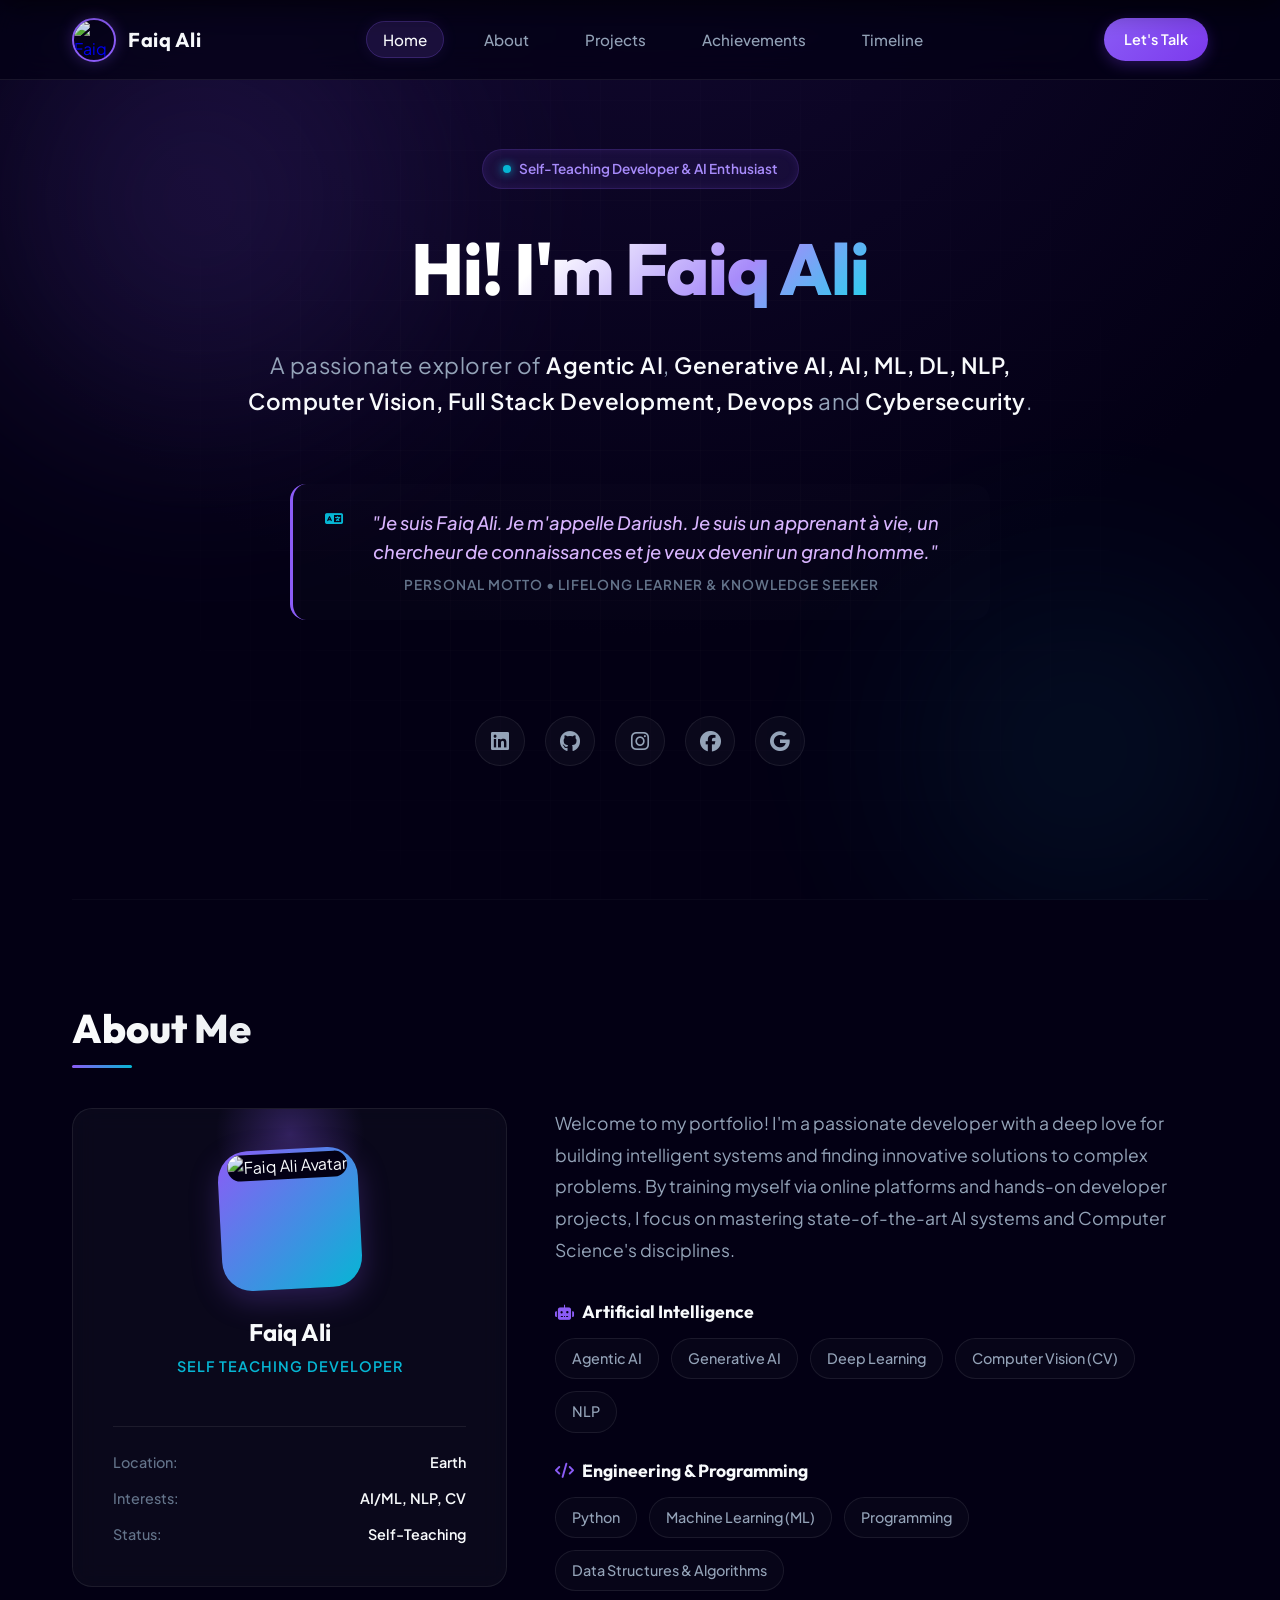
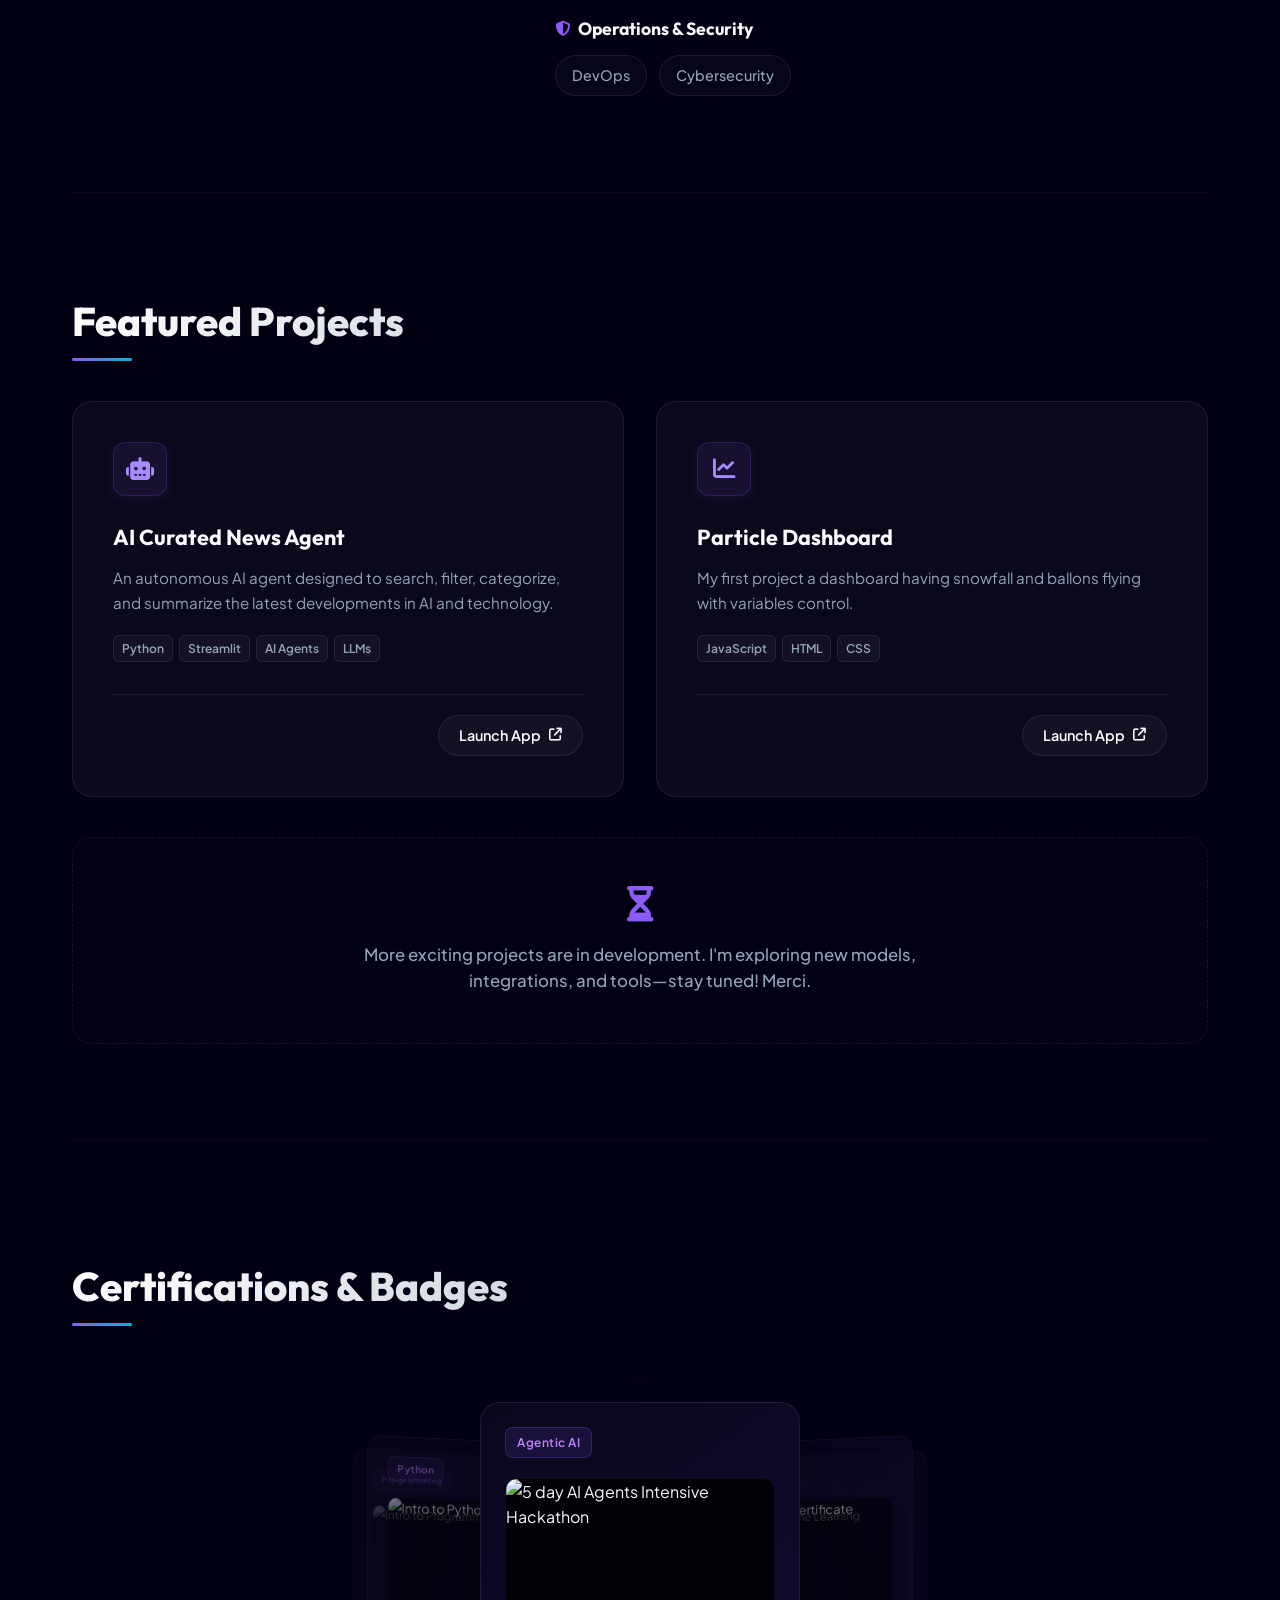
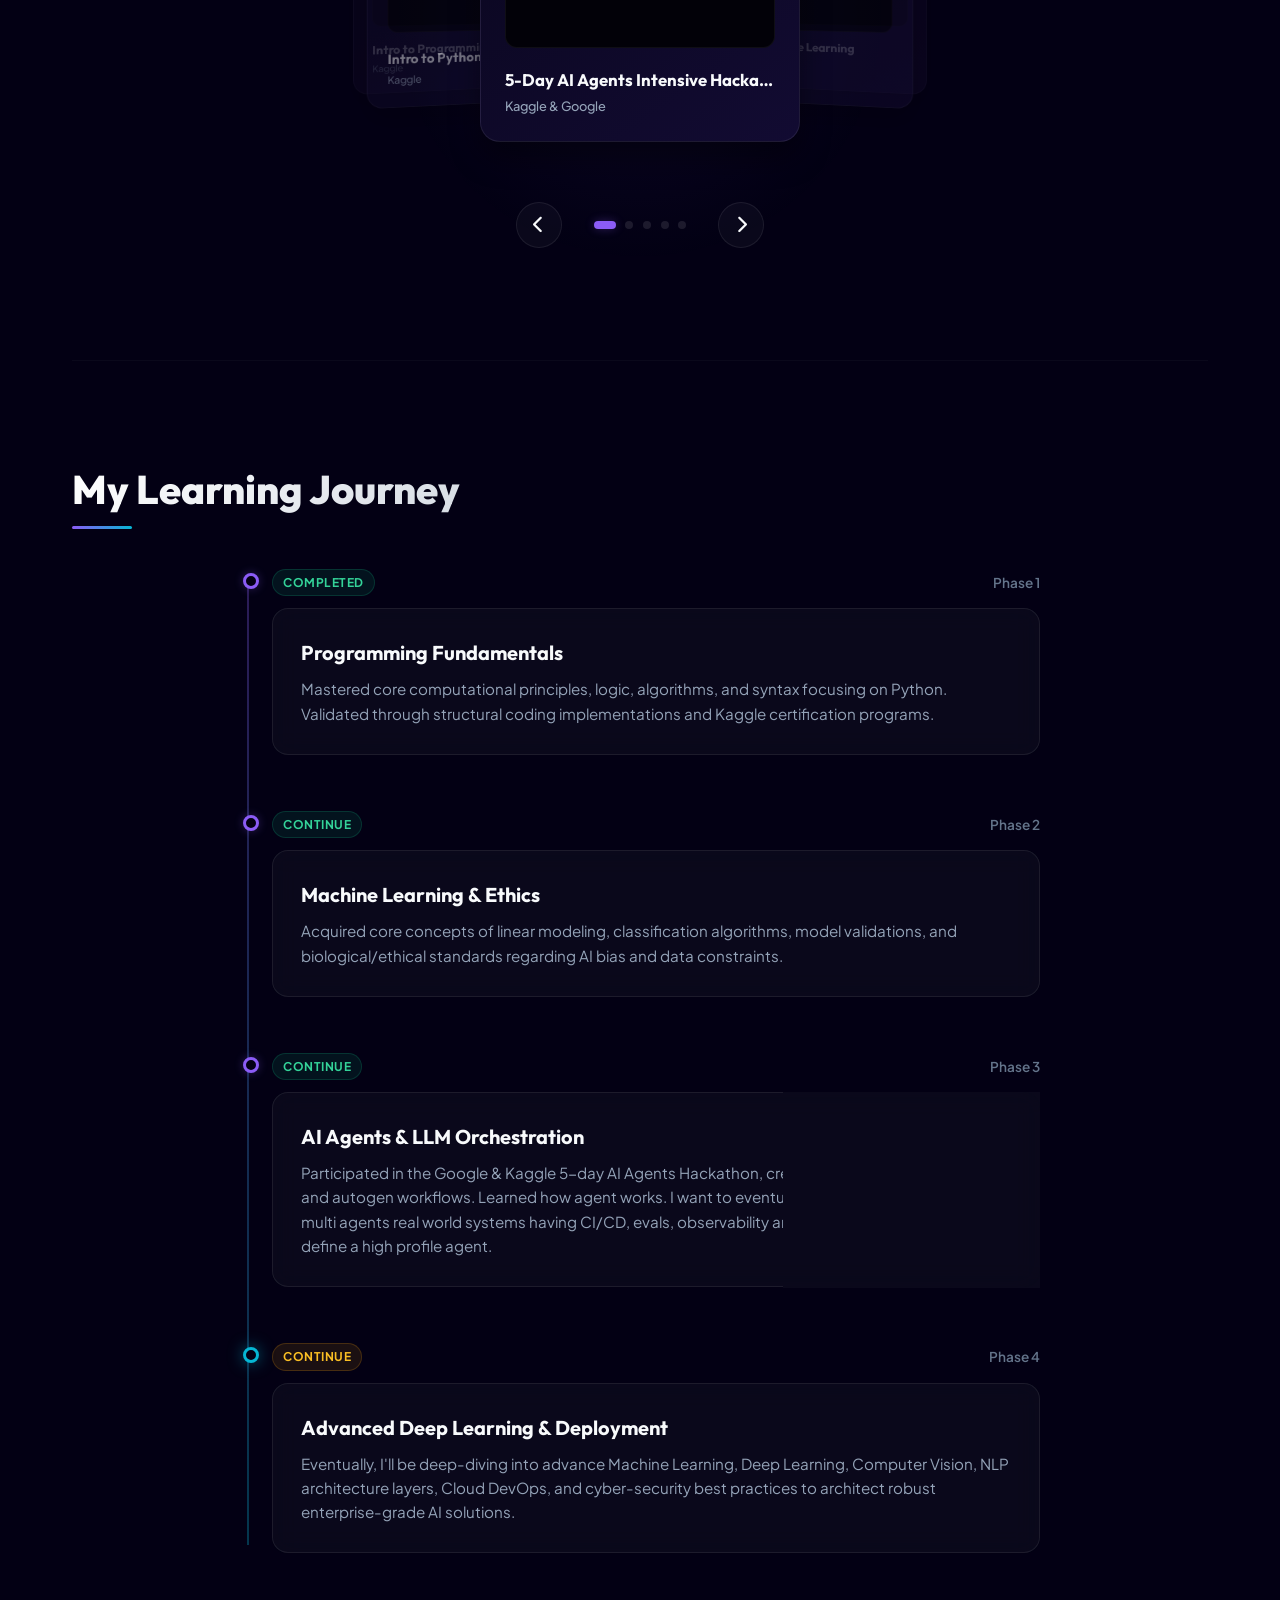
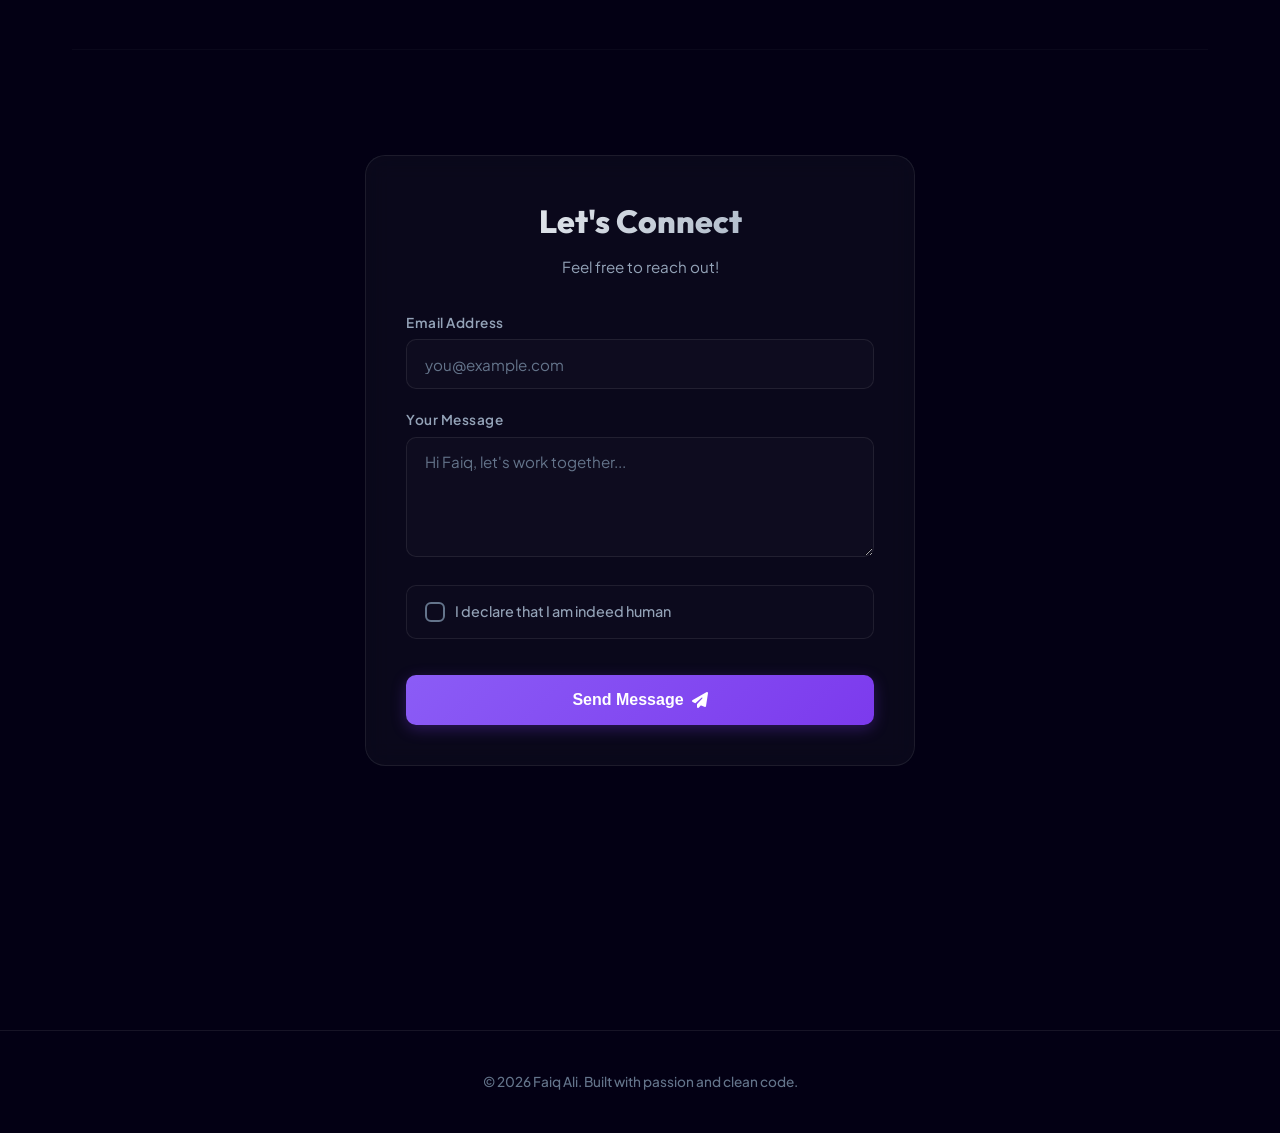
==== file.html @ d0df8e5b "Create file.html" ====
<!DOCTYPE html>
<html lang="en">

<head>
    <meta charset="UTF-8">
    <meta name="viewport" content="width=device-width, initial-scale=1.0">
    <title>Faiq Ali | Portfolio</title>

    <!-- Fonts & Icons -->
    <link rel="preconnect" href="https://fonts.googleapis.com">
    <link rel="preconnect" href="https://fonts.gstatic.com" crossorigin>
    <link
        href="https://fonts.googleapis.com/css2?family=Outfit:wght@300;400;500;600;700;800&family=Plus+Jakarta+Sans:wght@300;400;500;600;700&display=swap"
        rel="stylesheet">
    <link rel="stylesheet" href="https://cdnjs.cloudflare.com/ajax/libs/font-awesome/6.4.0/css/all.min.css">

    <style>
        :root {
            /* Palette design tokens */
            --bg-dark: #030014;
            --bg-dark-accent: #070420;
            --bg-card: rgba(255, 255, 255, 0.03);
            --bg-card-hover: rgba(255, 255, 255, 0.06);
            --border-glass: rgba(255, 255, 255, 0.08);
            --border-glass-hover: rgba(255, 255, 255, 0.16);

            --accent-primary: #8b5cf6;
            /* Violet */
            --accent-secondary: #06b6d4;
            /* Cyan */
            --accent-glow: rgba(139, 92, 246, 0.3);
            --accent-cyan-glow: rgba(6, 182, 212, 0.2);

            --text-primary: #f8fafc;
            --text-secondary: #94a3b8;
            --text-muted: #64748b;

            --font-display: 'Outfit', sans-serif;
            --font-body: 'Plus Jakarta Sans', sans-serif;

            --transition-smooth: all 0.4s cubic-bezier(0.16, 1, 0.3, 1);
            --header-height: 80px;
        }

        * {
            box-sizing: border-box;
            margin: 0;
            padding: 0;
        }

        html {
            scroll-behavior: smooth;
            scrollbar-width: thin;
            scrollbar-color: var(--border-glass) var(--bg-dark);
        }

        /* Custom scrollbar for Webkit */
        ::-webkit-scrollbar {
            width: 8px;
        }

        ::-webkit-scrollbar-track {
            background: var(--bg-dark);
        }

        ::-webkit-scrollbar-thumb {
            background: var(--border-glass);
            border-radius: 99px;
            border: 2px solid var(--bg-dark);
        }

        ::-webkit-scrollbar-thumb:hover {
            background: var(--text-muted);
        }

        body {
            background-color: var(--bg-dark);
            color: var(--text-primary);
            font-family: var(--font-body);
            min-height: 100vh;
            overflow-x: hidden;
            position: relative;
            line-height: 1.6;
        }

        /* --- Ambient Background --- */
        .scene {
            position: fixed;
            inset: 0;
            width: 100vw;
            height: 100vh;
            z-index: 0;
            pointer-events: none;
            overflow: hidden;
            background: radial-gradient(circle at 50% -20%, #130932 0%, var(--bg-dark) 65%);
        }

        .ambient-glow {
            position: absolute;
            width: 800px;
            height: 800px;
            background: radial-gradient(circle, var(--accent-glow) 0%, transparent 60%);
            top: -200px;
            left: -200px;
            filter: blur(80px);
            opacity: 0.6;
            animation: drift 25s ease-in-out infinite alternate;
        }

        .ambient-glow-2 {
            position: absolute;
            width: 600px;
            height: 600px;
            background: radial-gradient(circle, var(--accent-cyan-glow) 0%, transparent 60%);
            bottom: -150px;
            right: -100px;
            filter: blur(80px);
            opacity: 0.5;
            animation: drift-reverse 20s ease-in-out infinite alternate;
        }

        @keyframes drift {
            0% {
                transform: translate(0, 0) scale(1);
            }

            50% {
                transform: translate(150px, 80px) scale(1.1);
            }

            100% {
                transform: translate(50px, 150px) scale(0.95);
            }
        }

        @keyframes drift-reverse {
            0% {
                transform: translate(0, 0) scale(1);
            }

            50% {
                transform: translate(-100px, -80px) scale(1.05);
            }

            100% {
                transform: translate(-50px, -120px) scale(0.9);
            }
        }

        .grid-plane {
            position: absolute;
            inset: 0;
            background-image:
                linear-gradient(to right, rgba(255, 255, 255, 0.015) 1px, transparent 1px),
                linear-gradient(to bottom, rgba(255, 255, 255, 0.015) 1px, transparent 1px);
            background-size: 50px 50px;
            opacity: 0.8;
            mask-image: radial-gradient(circle at 50% 50%, black 30%, transparent 80%);
            -webkit-mask-image: radial-gradient(circle at 50% 50%, black 30%, transparent 80%);
        }

        /* --- Header / Navigation --- */
        .main-header {
            position: fixed;
            top: 0;
            left: 0;
            right: 0;
            height: var(--header-height);
            background: rgba(3, 0, 20, 0.7);
            backdrop-filter: blur(16px);
            -webkit-backdrop-filter: blur(16px);
            border-bottom: 1px solid var(--border-glass);
            z-index: 100;
            transition: var(--transition-smooth);
        }

        .main-header.scrolled {
            background: rgba(3, 0, 20, 0.9);
            box-shadow: 0 10px 30px rgba(0, 0, 0, 0.5);
            height: 70px;
        }

        .header-container {
            max-width: 1200px;
            height: 100%;
            margin: 0 auto;
            display: flex;
            align-items: center;
            justify-content: space-between;
            padding: 0 2rem;
        }

        .logo-area {
            display: flex;
            align-items: center;
            gap: 12px;
            text-decoration: none;
        }

        .avatar-img {
            height: 44px;
            width: 44px;
            border-radius: 50%;
            object-fit: cover;
            border: 2px solid var(--accent-primary);
            box-shadow: 0 0 15px var(--accent-glow);
            transition: var(--transition-smooth);
        }

        .avatar-img:hover {
            transform: rotate(360deg) scale(1.1);
        }

        .logo-text {
            font-family: var(--font-display);
            font-weight: 700;
            font-size: 1.25rem;
            color: var(--text-primary);
            letter-spacing: 0.5px;
        }

        .desktop-nav {
            display: flex;
            align-items: center;
        }

        .nav-links {
            display: flex;
            gap: 1.5rem;
            list-style: none;
        }

        .nav-link {
            color: var(--text-secondary);
            text-decoration: none;
            font-size: 0.95rem;
            font-weight: 500;
            padding: 0.5rem 1rem;
            border-radius: 99px;
            transition: var(--transition-smooth);
            position: relative;
        }

        .nav-link:hover {
            color: var(--text-primary);
            background: rgba(255, 255, 255, 0.05);
        }

        .nav-link.active {
            color: var(--text-primary);
            background: rgba(139, 92, 246, 0.15);
            border: 1px solid rgba(139, 92, 246, 0.25);
            box-shadow: 0 0 15px rgba(139, 92, 246, 0.1);
        }

        .header-actions {
            display: flex;
            align-items: center;
            gap: 1rem;
        }

        .btn-connect {
            background: linear-gradient(135deg, var(--accent-primary) 0%, #7c3aed 100%);
            color: white;
            text-decoration: none;
            font-size: 0.9rem;
            font-weight: 600;
            padding: 0.6rem 1.25rem;
            border-radius: 99px;
            border: none;
            box-shadow: 0 4px 15px rgba(124, 58, 237, 0.3);
            cursor: pointer;
            transition: var(--transition-smooth);
        }

        .btn-connect:hover {
            transform: translateY(-2px);
            box-shadow: 0 6px 20px rgba(124, 58, 237, 0.5);
            background: linear-gradient(135deg, #9061f9 0%, var(--accent-primary) 100%);
        }

        .mobile-menu-btn {
            display: none;
            background: none;
            border: none;
            color: var(--text-primary);
            font-size: 1.5rem;
            cursor: pointer;
            width: 40px;
            height: 40px;
            align-items: center;
            justify-content: center;
            border-radius: 8px;
            transition: var(--transition-smooth);
        }

        .mobile-menu-btn:hover {
            background: rgba(255, 255, 255, 0.05);
        }

        /* --- Mobile Navigation Dropdown --- */
        .mobile-menu {
            position: fixed;
            top: var(--header-height);
            left: 0;
            right: 0;
            background: rgba(3, 0, 20, 0.95);
            backdrop-filter: blur(20px);
            border-bottom: 1px solid var(--border-glass);
            padding: 1.5rem 2rem;
            transform: translateY(-120%);
            transition: transform 0.4s cubic-bezier(0.16, 1, 0.3, 1);
            z-index: 99;
            box-shadow: 0 15px 30px rgba(0, 0, 0, 0.6);
        }

        .mobile-menu.open {
            transform: translateY(0);
        }

        .mobile-nav-links {
            display: flex;
            flex-direction: column;
            gap: 1rem;
            list-style: none;
        }

        .mobile-nav-links a {
            color: var(--text-secondary);
            text-decoration: none;
            font-size: 1.1rem;
            font-weight: 500;
            padding: 0.75rem 1rem;
            border-radius: 8px;
            display: block;
            transition: var(--transition-smooth);
        }

        .mobile-nav-links a:hover,
        .mobile-nav-links a.active {
            color: var(--text-primary);
            background: rgba(255, 255, 255, 0.05);
        }

        .mobile-connect-btn {
            text-align: center;
            background: linear-gradient(135deg, var(--accent-primary) 0%, #7c3aed 100%) !important;
            color: white !important;
            margin-top: 0.5rem;
        }

        /* --- Main Layout --- */
        main {
            position: relative;
            z-index: 1;
            max-width: 1200px;
            margin: 0 auto;
            padding: var(--header-height) 2rem 5rem;
        }

        /* --- Sections Core --- */
        .page {
            padding: 6rem 0;
            min-height: calc(100vh - var(--header-height));
            display: flex;
            flex-direction: column;
            justify-content: center;
            border-bottom: 1px solid rgba(255, 255, 255, 0.03);
        }

        .page:last-of-type {
            border-bottom: none;
        }

        .section-title {
            font-family: var(--font-display);
            font-size: 2.5rem;
            font-weight: 800;
            margin-bottom: 3rem;
            position: relative;
            display: inline-block;
            background: linear-gradient(135deg, #ffffff 0%, var(--text-secondary) 100%);
            -webkit-background-clip: text;
            -webkit-text-fill-color: transparent;
        }

        .section-title::after {
            content: '';
            position: absolute;
            bottom: -8px;
            left: 0;
            width: 60px;
            height: 3px;
            background: linear-gradient(to right, var(--accent-primary), var(--accent-secondary));
            border-radius: 2px;
        }

        /* --- Glassmorphism Panel Component --- */
        .glass-panel {
            background: var(--bg-card);
            backdrop-filter: blur(12px);
            -webkit-backdrop-filter: blur(12px);
            border: 1px solid var(--border-glass);
            border-radius: 20px;
            padding: 2.5rem;
            transition: var(--transition-smooth);
        }

        .glass-panel:hover {
            background: var(--bg-card-hover);
            border-color: var(--border-glass-hover);
            box-shadow: 0 20px 40px rgba(0, 0, 0, 0.3);
        }

        /* --- Home / Hero Section --- */
        #home {
            min-height: calc(100vh - var(--header-height));
            text-align: center;
            align-items: center;
            gap: 1.5rem;
            padding-top: 2rem;
        }

        .hero-badge {
            display: inline-flex;
            align-items: center;
            gap: 8px;
            background: rgba(139, 92, 246, 0.1);
            border: 1px solid rgba(139, 92, 246, 0.2);
            padding: 0.5rem 1.25rem;
            border-radius: 99px;
            font-size: 0.85rem;
            font-weight: 600;
            color: #a78bfa;
            margin-bottom: 1rem;
            box-shadow: inset 0 0 10px rgba(139, 92, 246, 0.1);
        }

        .badge-dot {
            width: 8px;
            height: 8px;
            background-color: var(--accent-secondary);
            border-radius: 50%;
            box-shadow: 0 0 10px var(--accent-secondary);
            animation: pulse 2s infinite alternate;
        }

        @keyframes pulse {
            0% {
                transform: scale(0.9);
                opacity: 0.6;
            }

            100% {
                transform: scale(1.2);
                opacity: 1;
            }
        }

        .hero-title {
            font-family: var(--font-display);
            font-size: clamp(3rem, 6vw, 4.5rem);
            font-weight: 800;
            line-height: 1.1;
            margin-bottom: 1rem;
            letter-spacing: -1px;
            background: linear-gradient(135deg, #ffffff 30%, #a78bfa 70%, #22d3ee 100%);
            -webkit-background-clip: text;
            -webkit-text-fill-color: transparent;
        }

        .hero-subtitle {
            font-size: clamp(1.1rem, 2.5vw, 1.4rem);
            color: var(--text-secondary);
            max-width: 800px;
            margin: 0 auto 2.5rem;
            font-weight: 400;
            letter-spacing: 0.5px;
        }

        .hero-subtitle strong {
            color: var(--text-primary);
            font-weight: 600;
        }

        .french-block {
            max-width: 700px;
            margin: 0 auto 3.5rem;
            position: relative;
            padding: 1.5rem 2rem;
            border-radius: 16px;
            background: rgba(255, 255, 255, 0.01);
            border-left: 3px solid var(--accent-primary);
        }

        .french-text {
            font-size: 1.15rem;
            font-weight: 500;
            line-height: 1.6;
            color: #d8b4fe;
            font-style: italic;
            margin-bottom: 0.5rem;
            display: flex;
            align-items: flex-start;
            justify-content: center;
            gap: 10px;
        }

        .french-text i {
            color: var(--accent-secondary);
            margin-top: 4px;
            font-size: 0.9rem;
        }

        .french-translation {
            font-size: 0.85rem;
            color: var(--text-muted);
            text-transform: uppercase;
            letter-spacing: 1px;
            font-weight: 600;
        }

        .social-icons-wrapper {
            display: flex;
            gap: 1.25rem;
            justify-content: center;
            margin-top: 1rem;
        }

        .social-btn {
            color: var(--text-secondary);
            background: rgba(255, 255, 255, 0.03);
            border: 1px solid var(--border-glass);
            font-size: 1.3rem;
            border-radius: 50%;
            width: 50px;
            height: 50px;
            display: inline-flex;
            align-items: center;
            justify-content: center;
            transition: var(--transition-smooth);
            text-decoration: none;
            position: relative;
        }

        .social-btn:hover {
            color: var(--text-primary);
            background: rgba(139, 92, 246, 0.15);
            border-color: var(--accent-primary);
            transform: translateY(-5px);
            box-shadow: 0 5px 20px rgba(139, 92, 246, 0.3);
        }

        .social-btn::after {
            content: attr(data-label);
            position: absolute;
            bottom: -32px;
            background: rgba(15, 23, 42, 0.95);
            border: 1px solid var(--border-glass);
            color: var(--text-primary);
            font-size: 0.75rem;
            font-weight: 600;
            padding: 2px 8px;
            border-radius: 4px;
            opacity: 0;
            visibility: hidden;
            transition: var(--transition-smooth);
            pointer-events: none;
            white-space: nowrap;
        }

        .social-btn:hover::after {
            opacity: 1;
            visibility: visible;
            bottom: -38px;
        }

        /* --- About Section --- */
        .about-layout {
            display: grid;
            grid-template-columns: 1fr 1.5fr;
            gap: 3rem;
            align-items: start;
        }

        .profile-card {
            text-align: center;
            display: flex;
            flex-direction: column;
            align-items: center;
            gap: 1.5rem;
            position: relative;
            overflow: hidden;
        }

        .profile-card::before {
            content: '';
            position: absolute;
            width: 150px;
            height: 150px;
            background: radial-gradient(circle, var(--accent-glow) 0%, transparent 70%);
            top: -50px;
            z-index: 0;
        }

        .profile-avatar-wrap {
            position: relative;
            z-index: 1;
            width: 140px;
            height: 140px;
            border-radius: 30px;
            padding: 4px;
            background: linear-gradient(135deg, var(--accent-primary) 0%, var(--accent-secondary) 100%);
            box-shadow: 0 10px 30px rgba(139, 92, 246, 0.25);
            transform: rotate(-3deg);
            transition: var(--transition-smooth);
        }

        .profile-avatar-wrap:hover {
            transform: rotate(0deg) scale(1.05);
        }

        .profile-avatar {
            width: 100%;
            height: 100%;
            object-fit: cover;
            border-radius: 26px;
            background-color: var(--bg-dark);
        }

        .profile-info h3 {
            font-family: var(--font-display);
            font-size: 1.5rem;
            font-weight: 700;
            margin-bottom: 0.25rem;
            z-index: 1;
            position: relative;
        }

        .profile-info p {
            color: var(--accent-secondary);
            font-size: 0.9rem;
            font-weight: 600;
            text-transform: uppercase;
            letter-spacing: 1px;
            margin-bottom: 1.5rem;
            z-index: 1;
            position: relative;
        }

        .profile-meta-grid {
            width: 100%;
            border-top: 1px solid var(--border-glass);
            padding-top: 1.5rem;
            display: flex;
            flex-direction: column;
            gap: 0.8rem;
            z-index: 1;
            position: relative;
        }

        .meta-item {
            display: flex;
            justify-content: space-between;
            font-size: 0.9rem;
        }

        .meta-label {
            color: var(--text-muted);
            font-weight: 500;
        }

        .meta-val {
            color: var(--text-primary);
            font-weight: 600;
        }

        .about-content {
            display: flex;
            flex-direction: column;
            gap: 2rem;
        }

        .bio-text {
            color: var(--text-secondary);
            font-size: 1.1rem;
            line-height: 1.8;
        }

        .skills-grid {
            display: flex;
            flex-direction: column;
            gap: 1.5rem;
        }

        .skill-category h4 {
            font-family: var(--font-display);
            font-size: 1.1rem;
            font-weight: 700;
            color: var(--text-primary);
            margin-bottom: 0.75rem;
            display: flex;
            align-items: center;
            gap: 8px;
        }

        .skill-category h4 i {
            color: var(--accent-primary);
            font-size: 0.95rem;
        }

        .chips-container {
            display: flex;
            flex-wrap: wrap;
            gap: 0.75rem;
        }

        .skill-chip {
            background: rgba(255, 255, 255, 0.02);
            border: 1px solid var(--border-glass);
            color: var(--text-secondary);
            padding: 0.5rem 1rem;
            border-radius: 99px;
            font-size: 0.9rem;
            font-weight: 500;
            transition: var(--transition-smooth);
            display: inline-flex;
            align-items: center;
            gap: 6px;
        }

        .skill-chip:hover {
            color: var(--text-primary);
            border-color: var(--accent-secondary);
            background: rgba(6, 182, 212, 0.05);
            transform: translateY(-2px);
            box-shadow: 0 4px 12px rgba(6, 182, 212, 0.15);
        }

        /* --- Projects Section --- */
        .projects-layout {
            display: flex;
            flex-direction: column;
            gap: 2.5rem;
        }

        .projects-grid {
            display: grid;
            grid-template-columns: repeat(auto-fit, minmax(320px, 1fr));
            gap: 2rem;
            width: 100%;
        }

        .project-card {
            display: flex;
            flex-direction: column;
            justify-content: space-between;
            min-height: 280px;
            position: relative;
            overflow: hidden;
        }

        .project-card::after {
            content: '';
            position: absolute;
            inset: 0;
            background: linear-gradient(to bottom, transparent 60%, rgba(139, 92, 246, 0.03));
            opacity: 0;
            transition: var(--transition-smooth);
        }

        .project-card:hover::after {
            opacity: 1;
        }

        .project-header {
            display: flex;
            justify-content: space-between;
            align-items: center;
            margin-bottom: 1.5rem;
        }

        .project-badge-wrap {
            display: flex;
            gap: 8px;
        }

        .project-icon-box {
            width: 54px;
            height: 54px;
            border-radius: 12px;
            background: rgba(139, 92, 246, 0.1);
            border: 1px solid rgba(139, 92, 246, 0.2);
            color: #a78bfa;
            display: flex;
            align-items: center;
            justify-content: center;
            font-size: 1.4rem;
            box-shadow: 0 4px 15px rgba(139, 92, 246, 0.1);
            transition: var(--transition-smooth);
        }

        .project-card:hover .project-icon-box {
            background: var(--accent-primary);
            color: white;
            transform: scale(1.05) rotate(5deg);
            box-shadow: 0 4px 15px rgba(139, 92, 246, 0.4);
        }

        .project-body {
            flex-grow: 1;
            margin-bottom: 2rem;
        }

        .project-name {
            font-family: var(--font-display);
            font-size: 1.35rem;
            font-weight: 700;
            color: var(--text-primary);
            margin-bottom: 0.75rem;
        }

        .project-desc {
            color: var(--text-secondary);
            font-size: 0.95rem;
            line-height: 1.6;
            margin-bottom: 1.25rem;
        }

        .project-tags {
            display: flex;
            flex-wrap: wrap;
            gap: 6px;
        }

        .proj-tag {
            font-size: 0.75rem;
            font-weight: 600;
            background: rgba(255, 255, 255, 0.04);
            border: 1px solid var(--border-glass);
            color: var(--text-secondary);
            padding: 3px 8px;
            border-radius: 6px;
        }

        .project-footer {
            display: flex;
            align-items: center;
            justify-content: flex-end;
            border-top: 1px solid var(--border-glass);
            padding-top: 1.25rem;
            z-index: 2;
        }

        .project-link {
            display: inline-flex;
            align-items: center;
            gap: 8px;
            color: var(--text-primary);
            font-size: 0.9rem;
            font-weight: 600;
            text-decoration: none;
            background: rgba(255, 255, 255, 0.04);
            border: 1px solid var(--border-glass);
            padding: 0.5rem 1.25rem;
            border-radius: 99px;
            transition: var(--transition-smooth);
        }

        .project-link i {
            font-size: 0.8rem;
            transition: transform 0.3s ease;
        }

        .project-link:hover {
            background: var(--text-primary);
            color: var(--bg-dark);
            border-color: var(--text-primary);
            box-shadow: 0 4px 15px rgba(255, 255, 255, 0.15);
        }

        .project-link:hover i {
            transform: translate(2px, -2px);
        }

        .coming-soon-banner {
            border: 1px dashed var(--border-glass);
            border-radius: 20px;
            padding: 3rem 2rem;
            text-align: center;
            color: var(--text-secondary);
            background: rgba(255, 255, 255, 0.005);
            display: flex;
            flex-direction: column;
            align-items: center;
            gap: 12px;
            width: 100%;
        }

        .coming-soon-banner i {
            font-size: 2.2rem;
            color: var(--accent-primary);
            margin-bottom: 0.5rem;
            animation: pulse-slow 3s infinite alternate;
        }

        @keyframes pulse-slow {
            0% {
                transform: scale(0.9);
                opacity: 0.6;
            }

            100% {
                transform: scale(1.1);
                opacity: 1;
            }
        }

        .coming-soon-banner p {
            max-width: 600px;
            font-size: 1.05rem;
            font-weight: 500;
        }

        /* --- Achievements Section --- */
        .cert-showcase-wrap {
            position: relative;
            width: 100%;
            display: flex;
            flex-direction: column;
            align-items: center;
            gap: 2.5rem;
            margin-top: 1rem;
        }

        .cert-glow-bg {
            position: absolute;
            top: 50%;
            left: 50%;
            transform: translate(-50%, -50%);
            width: 500px;
            height: 500px;
            background: radial-gradient(circle, rgba(139, 92, 246, 0.08) 0%, transparent 70%);
            pointer-events: none;
            z-index: 0;
        }

        .cert-stage {
            position: relative;
            width: 100%;
            max-width: 500px;
            height: 380px;
            perspective: 1200px;
            display: flex;
            align-items: center;
            justify-content: center;
            z-index: 1;
        }

        .cert-card {
            position: absolute;
            width: 320px;
            height: 340px;
            background: linear-gradient(145deg, #09061c 0%, #120b32 100%);
            border: 1px solid var(--border-glass);
            border-radius: 20px;
            padding: 1.5rem;
            box-shadow: 0 15px 30px rgba(0, 0, 0, 0.4);
            cursor: pointer;
            user-select: none;
            transition: transform 0.8s cubic-bezier(0.25, 1, 0.5, 1), opacity 0.8s ease, border-color 0.3s ease, box-shadow 0.3s ease;
            display: flex;
            flex-direction: column;
            justify-content: space-between;
        }

        .cert-card:hover {
            border-color: rgba(139, 92, 246, 0.4);
            box-shadow: 0 20px 40px rgba(139, 92, 246, 0.15);
        }

        .cert-tag {
            align-self: flex-start;
            background: rgba(139, 92, 246, 0.12);
            color: #c084fc;
            border: 1px solid rgba(139, 92, 246, 0.25);
            font-size: 0.75rem;
            font-weight: 600;
            padding: 0.3rem 0.7rem;
            border-radius: 8px;
            letter-spacing: 0.5px;
        }

        .cert-img-wrap {
            width: 100%;
            height: 170px;
            border-radius: 12px;
            overflow: hidden;
            margin: 0.8rem 0;
            background: #020108;
            border: 1px solid rgba(255, 255, 255, 0.05);
            position: relative;
        }

        .cert-img-wrap img {
            width: 100%;
            height: 100%;
            object-fit: cover;
            transition: var(--transition-smooth);
        }

        .cert-card:hover .cert-img-wrap img {
            transform: scale(1.05);
        }

        .cert-card::before {
            content: '\f002';
            font-family: 'Font Awesome 5 Free';
            font-weight: 900;
            position: absolute;
            top: 50%;
            left: 50%;
            transform: translate(-50%, -50%) scale(0.8);
            width: 40px;
            height: 40px;
            background: rgba(139, 92, 246, 0.9);
            color: white;
            border-radius: 50%;
            display: flex;
            align-items: center;
            justify-content: center;
            opacity: 0;
            visibility: hidden;
            z-index: 5;
            transition: var(--transition-smooth);
            box-shadow: 0 5px 15px rgba(139, 92, 246, 0.4);
        }

        .cert-card:hover::before {
            opacity: 1;
            visibility: visible;
            transform: translate(-50%, -50%) scale(1);
        }

        .cert-title-area {
            display: flex;
            flex-direction: column;
            gap: 2px;
        }

        .cert-title {
            font-family: var(--font-display);
            font-size: 1.05rem;
            font-weight: 700;
            color: var(--text-primary);
            white-space: nowrap;
            overflow: hidden;
            text-overflow: ellipsis;
        }

        .cert-issuer {
            font-size: 0.8rem;
            color: var(--text-secondary);
            font-weight: 500;
        }

        .cert-controls {
            display: flex;
            align-items: center;
            justify-content: center;
            gap: 2rem;
            width: 100%;
            z-index: 1;
        }

        .cert-btn {
            background: rgba(255, 255, 255, 0.03);
            border: 1px solid var(--border-glass);
            color: var(--text-primary);
            width: 46px;
            height: 46px;
            border-radius: 50%;
            display: flex;
            align-items: center;
            justify-content: center;
            cursor: pointer;
            font-size: 1.1rem;
            transition: var(--transition-smooth);
        }

        .cert-btn:hover {
            background: var(--accent-primary);
            border-color: var(--accent-primary);
            box-shadow: 0 4px 15px rgba(139, 92, 246, 0.4);
            transform: scale(1.05);
        }

        .cert-dots {
            display: flex;
            gap: 0.6rem;
            align-items: center;
        }

        .cert-dot {
            width: 8px;
            height: 8px;
            border-radius: 50%;
            background: rgba(255, 255, 255, 0.1);
            cursor: pointer;
            transition: var(--transition-smooth);
        }

        .cert-dot.active {
            width: 22px;
            border-radius: 99px;
            background: var(--accent-primary);
            box-shadow: 0 0 10px var(--accent-glow);
        }

        /* --- Timeline / Learning Path Section (Redesigned "More") --- */
        .timeline-container {
            position: relative;
            max-width: 800px;
            margin: 0 auto;
            padding-left: 2rem;
        }

        .timeline-container::before {
            content: '';
            position: absolute;
            left: 7px;
            top: 8px;
            bottom: 8px;
            width: 2px;
            background: linear-gradient(to bottom, var(--accent-primary), var(--accent-secondary));
            opacity: 0.3;
        }

        .timeline-item {
            position: relative;
            margin-bottom: 3.5rem;
        }

        .timeline-item:last-child {
            margin-bottom: 0;
        }

        .timeline-node {
            position: absolute;
            left: -29px;
            top: 4px;
            width: 16px;
            height: 16px;
            border-radius: 50%;
            background: var(--bg-dark);
            border: 3px solid var(--accent-primary);
            box-shadow: 0 0 10px var(--accent-glow);
            z-index: 2;
            transition: var(--transition-smooth);
        }

        .timeline-item:hover .timeline-node {
            background: var(--accent-secondary);
            border-color: var(--accent-secondary);
            box-shadow: 0 0 15px rgba(6, 182, 212, 0.5);
            transform: scale(1.2);
        }

        .timeline-item.active .timeline-node {
            border-color: var(--accent-secondary);
            box-shadow: 0 0 15px rgba(6, 182, 212, 0.5);
        }

        .timeline-meta {
            display: flex;
            align-items: center;
            justify-content: space-between;
            margin-bottom: 0.75rem;
            flex-wrap: wrap;
            gap: 10px;
        }

        .timeline-badge {
            font-size: 0.75rem;
            font-weight: 700;
            padding: 3px 10px;
            border-radius: 99px;
            text-transform: uppercase;
            letter-spacing: 0.5px;
        }

        .timeline-badge.completed {
            background: rgba(16, 185, 129, 0.1);
            color: #34d399;
            border: 1px solid rgba(16, 185, 129, 0.2);
        }

        .timeline-badge.in-progress {
            background: rgba(245, 158, 11, 0.1);
            color: #fbbf24;
            border: 1px solid rgba(245, 158, 11, 0.2);
        }

        .timeline-time {
            font-size: 0.85rem;
            color: var(--text-muted);
            font-weight: 600;
        }

        .timeline-card {
            border-radius: 16px;
            padding: 1.75rem;
        }

        .timeline-title {
            font-family: var(--font-display);
            font-size: 1.25rem;
            font-weight: 700;
            color: var(--text-primary);
            margin-bottom: 0.5rem;
        }

        .timeline-desc {
            color: var(--text-secondary);
            font-size: 0.95rem;
            line-height: 1.6;
        }

        /* --- Contact Section --- */
        #contact {
            align-items: center;
        }

        .contact-card {
            width: 100%;
            max-width: 550px;
            position: relative;
        }

        .contact-card h2 {
            font-family: var(--font-display);
            font-size: 2rem;
            font-weight: 800;
            text-align: center;
            margin-bottom: 0.5rem;
            background: linear-gradient(135deg, #ffffff 0%, var(--text-secondary) 100%);
            -webkit-background-clip: text;
            -webkit-text-fill-color: transparent;
        }

        .contact-card p {
            color: var(--text-secondary);
            text-align: center;
            font-size: 0.95rem;
            margin-bottom: 2rem;
        }

        .contact-form {
            display: flex;
            flex-direction: column;
            gap: 1.25rem;
        }

        .form-group {
            display: flex;
            flex-direction: column;
            gap: 6px;
        }

        .form-group label {
            color: var(--text-secondary);
            font-size: 0.85rem;
            font-weight: 600;
            letter-spacing: 0.5px;
        }

        .form-input {
            background: rgba(255, 255, 255, 0.02);
            border: 1px solid var(--border-glass);
            border-radius: 10px;
            padding: 0.9rem 1.1rem;
            color: var(--text-primary);
            font-family: var(--font-body);
            font-size: 0.95rem;
            transition: var(--transition-smooth);
            outline: none;
        }

        .form-input::placeholder {
            color: var(--text-muted);
        }

        .form-input:focus {
            background: rgba(255, 255, 255, 0.04);
            border-color: var(--accent-primary);
            box-shadow: 0 0 15px var(--accent-glow);
        }

        .form-textarea {
            resize: vertical;
            min-height: 120px;
        }

        .verification-group {
            display: flex;
            align-items: center;
            gap: 10px;
            background: rgba(255, 255, 255, 0.01);
            border: 1px solid var(--border-glass);
            padding: 0.9rem 1.1rem;
            border-radius: 10px;
            margin: 0.5rem 0;
            cursor: pointer;
            user-select: none;
            transition: var(--transition-smooth);
        }

        .verification-group:hover {
            border-color: var(--border-glass-hover);
            background: rgba(255, 255, 255, 0.02);
        }

        .custom-checkbox {
            position: relative;
            width: 20px;
            height: 20px;
            border: 2px solid var(--text-muted);
            border-radius: 6px;
            transition: var(--transition-smooth);
            display: flex;
            align-items: center;
            justify-content: center;
        }

        .custom-checkbox i {
            font-size: 0.75rem;
            color: white;
            transform: scale(0);
            transition: var(--transition-smooth);
        }

        .verification-checkbox {
            position: absolute;
            opacity: 0;
            cursor: pointer;
            height: 0;
            width: 0;
        }

        .verification-checkbox:checked+.custom-checkbox {
            border-color: var(--accent-secondary);
            background: var(--accent-secondary);
            box-shadow: 0 0 10px rgba(6, 182, 212, 0.3);
        }

        .verification-checkbox:checked+.custom-checkbox i {
            transform: scale(1);
        }

        .verification-label {
            color: var(--text-secondary);
            font-size: 0.9rem;
            font-weight: 500;
            cursor: pointer;
        }

        .btn-submit {
            background: linear-gradient(135deg, var(--accent-primary) 0%, #7c3aed 100%);
            color: white;
            border: none;
            padding: 1rem;
            border-radius: 10px;
            font-size: 1rem;
            font-weight: 700;
            cursor: pointer;
            box-shadow: 0 4px 15px rgba(124, 58, 237, 0.3);
            transition: var(--transition-smooth);
            display: flex;
            align-items: center;
            justify-content: center;
            gap: 8px;
            margin-top: 0.5rem;
        }

        .btn-submit:hover {
            transform: translateY(-2px);
            box-shadow: 0 6px 20px rgba(124, 58, 237, 0.5);
            background: linear-gradient(135deg, #9061f9 0%, var(--accent-primary) 100%);
        }

        .btn-submit:active {
            transform: scale(0.98);
        }

        /* --- Fullscreen Lightbox Modal --- */
        .lightbox {
            position: fixed;
            inset: 0;
            background-color: rgba(2, 1, 8, 0.95);
            backdrop-filter: blur(20px);
            -webkit-backdrop-filter: blur(20px);
            z-index: 200;
            display: none;
            justify-content: center;
            align-items: center;
            opacity: 0;
            transition: opacity 0.4s ease;
            padding: 2rem;
        }

        .lightbox.open {
            display: flex;
            opacity: 1;
        }

        .lightbox-content {
            max-width: 90%;
            max-height: 80%;
            border-radius: 16px;
            box-shadow: 0 25px 50px rgba(0, 0, 0, 0.8);
            border: 1px solid var(--border-glass);
            transform: scale(0.95);
            transition: transform 0.4s cubic-bezier(0.16, 1, 0.3, 1);
        }

        .lightbox.open .lightbox-content {
            transform: scale(1);
        }

        .lightbox-close {
            position: absolute;
            top: 25px;
            right: 35px;
            color: var(--text-primary);
            font-size: 2rem;
            cursor: pointer;
            width: 50px;
            height: 50px;
            background: rgba(255, 255, 255, 0.05);
            border-radius: 50%;
            display: flex;
            align-items: center;
            justify-content: center;
            border: 1px solid var(--border-glass);
            transition: var(--transition-smooth);
        }

        .lightbox-close:hover {
            background: var(--accent-primary);
            border-color: var(--accent-primary);
            transform: rotate(90deg);
        }

        /* --- Footer --- */
        .main-footer {
            margin-top: 5rem;
            border-top: 1px solid var(--border-glass);
            padding: 2.5rem 0;
            text-align: center;
            color: var(--text-muted);
            font-size: 0.85rem;
            font-weight: 500;
        }

        .main-footer a {
            color: var(--text-secondary);
            text-decoration: none;
            transition: var(--transition-smooth);
        }

        .main-footer a:hover {
            color: var(--accent-secondary);
        }

        /* --- Responsive Layout adjustments --- */
        @media (max-width: 992px) {
            .about-layout {
                grid-template-columns: 1fr;
                gap: 2.5rem;
            }

            .profile-card {
                max-width: 450px;
                margin: 0 auto;
                width: 100%;
            }
        }

        @media (max-width: 768px) {
            :root {
                --header-height: 70px;
            }

            main {
                padding: var(--header-height) 1.25rem 3rem;
            }

            .page {
                padding: 4rem 0;
            }

            .desktop-nav {
                display: none;
            }

            .mobile-menu-btn {
                display: flex;
            }

            .btn-connect {
                display: none;
                /* Mobile Menu will have it */
            }

            .hero-title {
                margin-bottom: 1.25rem;
            }

            .cert-stage {
                height: 320px;
            }

            .cert-card {
                width: 280px;
                height: 300px;
                padding: 1.25rem;
            }

            .cert-img-wrap {
                height: 140px;
            }
        }
    </style>
</head>

<body>

    <!-- Space Nebula Background -->
    <div class="scene" aria-hidden="true">
        <div class="ambient-glow"></div>
        <div class="ambient-glow-2"></div>
        <div class="grid-plane"></div>
    </div>

    <!-- Header & Navigation -->
    <header class="main-header" id="main-header">
        <div class="header-container">
            <a href="#home" class="logo-area" onclick="showPage('home')">
                <img src="fa.jpg" alt="Faiq Ali Avatar" class="avatar-img">
                <span class="logo-text">Faiq Ali</span>
            </a>

            <nav class="desktop-nav">
                <ul class="nav-links">
                    <li><a href="#home" class="nav-link active" onclick="showPage('home')">Home</a></li>
                    <li><a href="#about" class="nav-link" onclick="showPage('about')">About</a></li>
                    <li><a href="#projects" class="nav-link" onclick="showPage('projects')">Projects</a></li>
                    <li><a href="#achievements" class="nav-link" onclick="showPage('achievements')">Achievements</a>
                    </li>
                    <li><a href="#more" class="nav-link" onclick="showPage('more')">Timeline</a></li>
                </ul>
            </nav>

            <div class="header-actions">
                <a href="#contact" class="btn-connect" onclick="showPage('contact')">Let's Talk</a>
                <button class="mobile-menu-btn" id="mobile-menu-btn" aria-label="Toggle menu"
                    onclick="toggleMobileMenu()">
                    <i class="fa-solid fa-bars"></i>
                </button>
            </div>
        </div>

        <!-- Mobile Dropdown Menu -->
        <div class="mobile-menu" id="mobile-menu">
            <ul class="mobile-nav-links">
                <li><a href="#home" class="active" onclick="handleMobileLinkClick('home')">Home</a></li>
                <li><a href="#about" onclick="handleMobileLinkClick('about')">About</a></li>
                <li><a href="#projects" onclick="handleMobileLinkClick('projects')">Projects</a></li>
                <li><a href="#achievements" onclick="handleMobileLinkClick('achievements')">Achievements</a></li>
                <li><a href="#more" onclick="handleMobileLinkClick('more')">Timeline</a></li>
                <li><a href="#contact" onclick="handleMobileLinkClick('contact')" class="mobile-connect-btn">Let's
                        Talk</a></li>
            </ul>
        </div>
    </header>

    <!-- Main Content -->
    <main id="main-content">

        <!-- Home / Hero -->
        <section id="home" class="page">
            <div class="hero-badge">
                <span class="badge-dot"></span>
                <span>Self-Teaching Developer & AI Enthusiast</span>
            </div>

            <h1 class="hero-title">Hi! I'm Faiq Ali</h1>
            <div class="hero-subtitle">
                A passionate explorer of <strong>Agentic AI</strong>, <strong>Generative AI,
                    AI, ML, DL, NLP, Computer Vision, Full Stack Development, Devops</strong> and
                <strong>Cybersecurity</strong>.
            </div>

            <div class="french-block">
                <div class="french-text">
                    <i class="fa-solid fa-language"></i>
                    <span>"Je suis Faiq Ali. Je m'appelle Dariush. Je suis un apprenant à vie, un chercheur de
                        connaissances et je veux devenir un grand homme."</span>
                </div>
                <div class="french-translation">
                    Personal Motto • Lifelong Learner & Knowledge Seeker
                </div>
            </div>

            <div class="social-icons-wrapper">
                <a href="https://www.linkedin.com/in/faiq-ali-708438370" target="_blank" rel="noopener noreferrer"
                    class="social-btn" data-label="LinkedIn">
                    <i class="fa-brands fa-linkedin"></i>
                </a>
                <a href="https://github.com/faiqali-max" target="_blank" rel="noopener noreferrer" class="social-btn"
                    data-label="GitHub">
                    <i class="fa-brands fa-github"></i>
                </a>
                <a href="https://instagram.com/faiq_ali006" target="_blank" rel="noopener noreferrer" class="social-btn"
                    data-label="Instagram">
                    <i class="fa-brands fa-instagram"></i>
                </a>
                <a href="https://www.facebook.com/profile.php?id=61591982905990" target="_blank"
                    rel="noopener noreferrer" class="social-btn" data-label="Facebook">
                    <i class="fa-brands fa-facebook"></i>
                </a>
                <a href="https://me.developers.google.com/u/103645701623422305679" target="_blank"
                    rel="noopener noreferrer" class="social-btn" data-label="Google Profile">
                    <i class="fa-brands fa-google"></i>
                </a>
            </div>
        </section>

        <!-- About -->
        <section id="about" class="page">
            <h2 class="section-title">About Me</h2>

            <div class="about-layout">
                <!-- Profile Fact Card -->
                <div class="profile-card glass-panel">
                    <div class="profile-avatar-wrap">
                        <img src="fa.jpg" alt="Faiq Ali Avatar" class="profile-avatar">
                    </div>
                    <div class="profile-info">
                        <h3>Faiq Ali</h3>
                        <p>Self Teaching Developer</p>
                    </div>
                    <div class="profile-meta-grid">
                        <div class="meta-item">
                            <span class="meta-label">Location:</span>
                            <span class="meta-val">Earth</span>
                        </div>
                        <div class="meta-item">
                            <span class="meta-label">Interests:</span>
                            <span class="meta-val">AI/ML, NLP, CV</span>
                        </div>
                        <div class="meta-item">
                            <span class="meta-label">Status:</span>
                            <span class="meta-val">Self-Teaching</span>
                        </div>
                    </div>
                </div>

                <!-- Bio & Skills -->
                <div class="about-content">
                    <p class="bio-text">
                        Welcome to my portfolio! I'm a passionate developer with a deep love for building intelligent
                        systems and finding innovative solutions to complex problems. By training myself via online
                        platforms and hands-on developer projects, I focus on mastering state-of-the-art AI systems and
                        Computer Science's disciplines.
                    </p>

                    <div class="skills-grid">
                        <div class="skill-category">
                            <h4><i class="fa-solid fa-robot"></i> Artificial Intelligence</h4>
                            <div class="chips-container">
                                <span class="skill-chip">Agentic AI</span>
                                <span class="skill-chip">Generative AI</span>
                                <span class="skill-chip">Deep Learning</span>
                                <span class="skill-chip">Computer Vision (CV)</span>
                                <span class="skill-chip">NLP</span>
                            </div>
                        </div>

                        <div class="skill-category">
                            <h4><i class="fa-solid fa-code"></i> Engineering & Programming</h4>
                            <div class="chips-container">
                                <span class="skill-chip">Python</span>
                                <span class="skill-chip">Machine Learning (ML)</span>
                                <span class="skill-chip">Programming</span>
                                <span class="skill-chip">Data Structures & Algorithms</span>
                            </div>
                        </div>

                        <div class="skill-category">
                            <h4><i class="fa-solid fa-shield-halved"></i> Operations & Security</h4>
                            <div class="chips-container">
                                <span class="skill-chip">DevOps</span>
                                <span class="skill-chip">Cybersecurity</span>
                            </div>
                        </div>
                    </div>
                </div>
            </div>
        </section>

        <!-- Projects -->
        <section id="projects" class="page">
            <h2 class="section-title">Featured Projects</h2>

            <div class="projects-layout">
                <div class="projects-grid">
                    <!-- Project 1 -->
                    <div class="project-card glass-panel">
                        <div class="project-header">
                            <div class="project-icon-box">
                                <i class="fa-solid fa-robot"></i>
                            </div>
                        </div>
                        <div class="project-body">
                            <h3 class="project-name">AI Curated News Agent</h3>
                            <p class="project-desc">
                                An autonomous AI agent designed to search, filter, categorize, and summarize the latest
                                developments in AI and technology.
                            </p>
                            <div class="project-tags">
                                <span class="proj-tag">Python</span>
                                <span class="proj-tag">Streamlit</span>
                                <span class="proj-tag">AI Agents</span>
                                <span class="proj-tag">LLMs</span>
                            </div>
                        </div>
                        <div class="project-footer">
                            <a href="https://ai-curated-news-agent-nzmxndrloh2lgb4uumgi2c.streamlit.app/"
                                target="_blank" rel="noopener noreferrer" class="project-link">
                                <span>Launch App</span>
                                <i class="fa-solid fa-arrow-up-right-from-square"></i>
                            </a>
                        </div>
                    </div>

                    <!-- Project 2 -->
                    <div class="project-card glass-panel">
                        <div class="project-header">
                            <div class="project-icon-box">
                                <i class="fa-solid fa-chart-line"></i>
                            </div>
                        </div>
                        <div class="project-body">
                            <h3 class="project-name">Particle Dashboard</h3>
                            <p class="project-desc">
                                My first project a dashboard having snowfall and ballons flying with variables control.
                            </p>
                            <div class="project-tags">
                                <span class="proj-tag">JavaScript</span>
                                <span class="proj-tag">HTML</span>
                                <span class="proj-tag">CSS</span>
                            </div>
                        </div>
                        <div class="project-footer">
                            <a href="https://particle-dashboard-986719183402.asia-southeast1.run.app/" target="_blank"
                                rel="noopener noreferrer" class="project-link">
                                <span>Launch App</span>
                                <i class="fa-solid fa-arrow-up-right-from-square"></i>
                            </a>
                        </div>
                    </div>
                </div>

                <div class="coming-soon-banner">
                    <i class="fa-solid fa-hourglass-half"></i>
                    <p>More exciting projects are in development. I'm exploring new models, integrations, and tools—stay
                        tuned! Merci.</p>
                </div>
            </div>
        </section>

        <!-- Achievements -->
        <section id="achievements" class="page">
            <h2 class="section-title">Certifications & Badges</h2>

            <div class="cert-showcase-wrap">
                <div class="cert-glow-bg"></div>

                <div class="cert-stage" id="cert-stage">
                    <!-- Cert 1 -->
                    <div class="cert-card" onclick="setCertActive(0); openLightbox('5daiagnt.jpeg')">
                        <span class="cert-tag">Agentic AI</span>
                        <div class="cert-img-wrap">
                            <img src="5daiagnt.jpeg" alt="5 day AI Agents Intensive Hackathon">
                        </div>
                        <div class="cert-title-area">
                            <div class="cert-title">5-Day AI Agents Intensive Hackathon</div>
                            <div class="cert-issuer">Kaggle & Google</div>
                        </div>
                    </div>

                    <!-- Cert 2 -->
                    <div class="cert-card"
                        onclick="setCertActive(1); openLightbox('FAIQ ALI - Intro to AI Ethics.png')">
                        <span class="cert-tag">AI Ethics</span>
                        <div class="cert-img-wrap">
                            <img src="FAIQ ALI - Intro to AI Ethics.png" alt="Intro to AI Ethics Certificate">
                        </div>
                        <div class="cert-title-area">
                            <div class="cert-title">Intro to AI Ethics</div>
                            <div class="cert-issuer">Kaggle</div>
                        </div>
                    </div>

                    <!-- Cert 3 -->
                    <div class="cert-card" onclick="setCertActive(2); openLightbox('FAIQ ALI - Intro to ML.png')">
                        <span class="cert-tag">Machine Learning</span>
                        <div class="cert-img-wrap">
                            <img src="FAIQ ALI - Intro to ML.png" alt="Intro to Machine Learning Certificate">
                        </div>
                        <div class="cert-title-area">
                            <div class="cert-title">Intro to Machine Learning</div>
                            <div class="cert-issuer">Kaggle</div>
                        </div>
                    </div>

                    <!-- Cert 4 -->
                    <div class="cert-card"
                        onclick="setCertActive(3); openLightbox('FAIQ ALI - Intro to Programming.png')">
                        <span class="cert-tag">Programming</span>
                        <div class="cert-img-wrap">
                            <img src="FAIQ ALI - Intro to Programming.png" alt="Intro to Programming Certificate">
                        </div>
                        <div class="cert-title-area">
                            <div class="cert-title">Intro to Programming</div>
                            <div class="cert-issuer">Kaggle</div>
                        </div>
                    </div>

                    <!-- Cert 5 -->
                    <div class="cert-card" onclick="setCertActive(4); openLightbox('python-certificate.png')">
                        <span class="cert-tag">Python</span>
                        <div class="cert-img-wrap">
                            <img src="python-certificate.png" alt="Intro to Python Certificate">
                        </div>
                        <div class="cert-title-area">
                            <div class="cert-title">Intro to Python</div>
                            <div class="cert-issuer">Kaggle</div>
                        </div>
                    </div>
                </div>

                <!-- Controls -->
                <div class="cert-controls">
                    <button class="cert-btn" type="button" aria-label="Previous Certificate" onclick="prevCertSlide()">
                        <i class="fa-solid fa-chevron-left"></i>
                    </button>
                    <div class="cert-dots" id="cert-dots"></div>
                    <button class="cert-btn" type="button" aria-label="Next Certificate" onclick="nextCertSlide()">
                        <i class="fa-solid fa-chevron-right"></i>
                    </button>
                </div>
            </div>
        </section>

        <!-- Timeline (Redesigned "More") -->
        <section id="more" class="page">
            <h2 class="section-title">My Learning Journey</h2>

            <div class="timeline-container">
                <!-- Timeline Item 1 -->
                <div class="timeline-item completed">
                    <div class="timeline-node"></div>
                    <div class="timeline-meta">
                        <span class="timeline-badge completed">Completed</span>
                        <span class="timeline-time">Phase 1</span>
                    </div>
                    <div class="timeline-card glass-panel">
                        <h3 class="timeline-title">Programming Fundamentals</h3>
                        <p class="timeline-desc">Mastered core computational principles, logic, algorithms, and syntax
                            focusing on Python. Validated through structural coding implementations and Kaggle
                            certification programs.</p>
                    </div>
                </div>

                <!-- Timeline Item 2 -->
                <div class="timeline-item completed">
                    <div class="timeline-node"></div>
                    <div class="timeline-meta">
                        <span class="timeline-badge completed">Continue</span>
                        <span class="timeline-time">Phase 2</span>
                    </div>
                    <div class="timeline-card glass-panel">
                        <h3 class="timeline-title">Machine Learning & Ethics</h3>
                        <p class="timeline-desc">Acquired core concepts of linear modeling, classification algorithms,
                            model validations, and biological/ethical standards regarding AI bias and data constraints.
                        </p>
                    </div>
                </div>

                <!-- Timeline Item 3 -->
                <div class="timeline-item completed">
                    <div class="timeline-node"></div>
                    <div class="timeline-meta">
                        <span class="timeline-badge completed">Continue</span>
                        <span class="timeline-time">Phase 3</span>
                    </div>
                    <div class="timeline-card glass-panel">
                        <h3 class="timeline-title">AI Agents & LLM Orchestration</h3>
                        <p class="timeline-desc">Participated in the Google & Kaggle 5-day AI Agents Hackathon, creating
                            custom agent, Streamlit, and autogen workflows. Learned how agent works. I want to
                            eventually become
                            expert in making multi agents real world systems having CI/CD, evals, observability and all
                            other features
                            which define a high profile agent.
                        </p>
                    </div>
                </div>

                <!-- Timeline Item 4 -->
                <div class="timeline-item active">
                    <div class="timeline-node"></div>
                    <div class="timeline-meta">
                        <span class="timeline-badge in-progress">Continue</span>
                        <span class="timeline-time">Phase 4</span>
                    </div>
                    <div class="timeline-card glass-panel">
                        <h3 class="timeline-title">Advanced Deep Learning & Deployment</h3>
                        <p class="timeline-desc">Eventually, I'll be deep-diving into advance Machine Learning, Deep
                            Learning, Computer Vision, NLP architecture layers,
                            Cloud DevOps, and cyber-security best practices to architect robust enterprise-grade AI
                            solutions.</p>
                    </div>
                </div>
            </div>
        </section>

        <!-- Contact -->
        <section id="contact" class="page">
            <div class="contact-card glass-panel">
                <h2>Let's Connect</h2>
                <p>Feel free to reach out!</p>

                <form action="https://formsubmit.co/faiqaliimran006@gmail.com" method="POST" class="contact-form">
                    <!-- FormSubmit configurations -->
                    <input type="hidden" name="_subject" value="New Portfolio Message!">
                    <input type="hidden" name="_captcha" value="false">
                    <input type="hidden" name="_next" value="https://faiqali-max.github.io/">

                    <div class="form-group">
                        <label for="contact-email">Email Address</label>
                        <input type="email" id="contact-email" name="email" class="form-input"
                            placeholder="you@example.com" required>
                    </div>

                    <div class="form-group">
                        <label for="contact-msg">Your Message</label>
                        <textarea id="contact-msg" name="message" class="form-input form-textarea"
                            placeholder="Hi Faiq, let's work together..." required></textarea>
                    </div>

                    <label class="verification-group" for="human-check">
                        <input type="checkbox" id="human-check" name="human_verification" class="verification-checkbox"
                            required>
                        <div class="custom-checkbox">
                            <i class="fa-solid fa-check"></i>
                        </div>
                        <span class="verification-label">I declare that I am indeed human</span>
                    </label>

                    <button type="submit" class="btn-submit">
                        <span>Send Message</span>
                        <i class="fa-solid fa-paper-plane"></i>
                    </button>
                </form>
            </div>
        </section>

    </main>

    <!-- Footer -->
    <footer class="main-footer">
        <div class="footer-container">
            <p>&copy; 2026 Faiq Ali. Built with passion and clean code.</p>
        </div>
    </footer>

    <!-- Certificate Lightbox Viewer -->
    <div id="lightbox" class="lightbox" onclick="closeLightbox()">
        <span class="lightbox-close" onclick="closeLightbox()">&times;</span>
        <img class="lightbox-content" id="lightbox-img" alt="Enlarged Certification" onclick="event.stopPropagation()">
    </div>

    <!-- Scripts -->
    <script>
        // Header styling change on scroll
        const header = document.getElementById('main-header');
        window.addEventListener('scroll', () => {
            if (window.scrollY > 50) {
                header.classList.add('scrolled');
            } else {
                header.classList.remove('scrolled');
            }
        });

        // Mobile Menu controller
        const mobileMenu = document.getElementById('mobile-menu');
        const mobileMenuBtnIcon = document.querySelector('#mobile-menu-btn i');

        function toggleMobileMenu() {
            mobileMenu.classList.toggle('open');
            if (mobileMenu.classList.contains('open')) {
                mobileMenuBtnIcon.classList.remove('fa-bars');
                mobileMenuBtnIcon.classList.add('fa-xmark');
            } else {
                mobileMenuBtnIcon.classList.remove('fa-xmark');
                mobileMenuBtnIcon.classList.add('fa-bars');
            }
        }

        // Navigation scroll trigger
        function showPage(pageId) {
            const targetSection = document.getElementById(pageId);
            if (targetSection) {
                // Adjust for floating header height
                const offset = 80;
                const bodyRect = document.body.getBoundingClientRect().top;
                const elementRect = targetSection.getBoundingClientRect().top;
                const elementPosition = elementRect - bodyRect;
                const offsetPosition = elementPosition - offset;

                window.scrollTo({
                    top: offsetPosition,
                    behavior: 'smooth'
                });
            }
        }

        function handleMobileLinkClick(pageId) {
            toggleMobileMenu();
            setTimeout(() => {
                showPage(pageId);
            }, 300);
        }

        // Auto-detect currently visible section on manual scroll to update active states
        const sections = document.querySelectorAll('.page');
        const navLinks = document.querySelectorAll('.desktop-nav .nav-link, .mobile-nav-links a');

        const observerOptions = {
            root: null,
            rootMargin: '-30% 0px -50% 0px', // trigger when section occupies main focus area
            threshold: 0
        };

        const observer = new IntersectionObserver((entries) => {
            entries.forEach(entry => {
                if (entry.isIntersecting) {
                    const activeId = entry.target.id;

                    navLinks.forEach(link => {
                        link.classList.remove('active');
                        const targetHref = link.getAttribute('href');
                        if (targetHref === `#${activeId}`) {
                            link.classList.add('active');
                        }
                    });
                }
            });
        }, observerOptions);

        sections.forEach(section => observer.observe(section));

        // Lightbox Viewers
        function openLightbox(src) {
            const lightbox = document.getElementById('lightbox');
            const lightboxImg = document.getElementById('lightbox-img');
            lightboxImg.src = src;
            lightbox.classList.add('open');
            document.body.style.overflow = 'hidden'; // lock page scroll
        }

        function closeLightbox() {
            const lightbox = document.getElementById('lightbox');
            lightbox.classList.remove('open');
            document.body.style.overflow = ''; // restore scroll
        }

        // Close lightbox on Escape key
        document.addEventListener('keydown', (e) => {
            if (e.key === 'Escape') {
                closeLightbox();
            }
        });

        // 3D Carousel Implementation
        const certCards = document.querySelectorAll('.cert-card');
        const certDotsContainer = document.getElementById('cert-dots');
        let certActiveIndex = 0;
        const certTotalCards = certCards.length;

        // Generate pagination dots
        for (let i = 0; i < certTotalCards; i++) {
            const dot = document.createElement('div');
            dot.classList.add('cert-dot');
            if (i === 0) dot.classList.add('active');
            dot.addEventListener('click', () => setCertActive(i));
            certDotsContainer.appendChild(dot);
        }
        const certDots = document.querySelectorAll('.cert-dot');

        function updateCertCarousel() {
            certCards.forEach((card, index) => {
                const offset = (index - certActiveIndex + certTotalCards) % certTotalCards;

                let translateX = 0;
                let scale = 1;
                let rotateY = 0;
                let opacity = 1;
                let zIndex = certTotalCards - offset;

                if (offset === 0) {
                    translateX = 0;
                    scale = 1;
                    rotateY = 0;
                    opacity = 1;
                } else if (offset === 1 || (offset > 1 && offset < certTotalCards / 2)) {
                    translateX = 120 + offset * 25;
                    scale = 0.85 - offset * 0.08;
                    rotateY = -20;
                    opacity = 0.6 - offset * 0.15;
                } else {
                    const leftOffset = certTotalCards - offset;
                    translateX = -120 - leftOffset * 25;
                    scale = 0.85 - leftOffset * 0.08;
                    rotateY = 20;
                    opacity = 0.6 - leftOffset * 0.15;
                    zIndex = certTotalCards - leftOffset;
                }

                card.style.transform = `translateX(${translateX}px) scale(${scale}) rotateY(${rotateY}deg)`;
                card.style.opacity = Math.max(opacity, 0.15);
                card.style.zIndex = zIndex;
            });

            certDots.forEach((dot, idx) => {
                dot.classList.toggle('active', idx === certActiveIndex);
            });
        }

        function setCertActive(index) {
            certActiveIndex = index;
            updateCertCarousel();
        }

        function nextCertSlide() {
            certActiveIndex = (certActiveIndex + 1) % certTotalCards;
            updateCertCarousel();
        }

        function prevCertSlide() {
            certActiveIndex = (certActiveIndex - 1 + certTotalCards) % certTotalCards;
            updateCertCarousel();
        }

        // Initialize Carousel
        updateCertCarousel();

    </script>
</body>

</html>
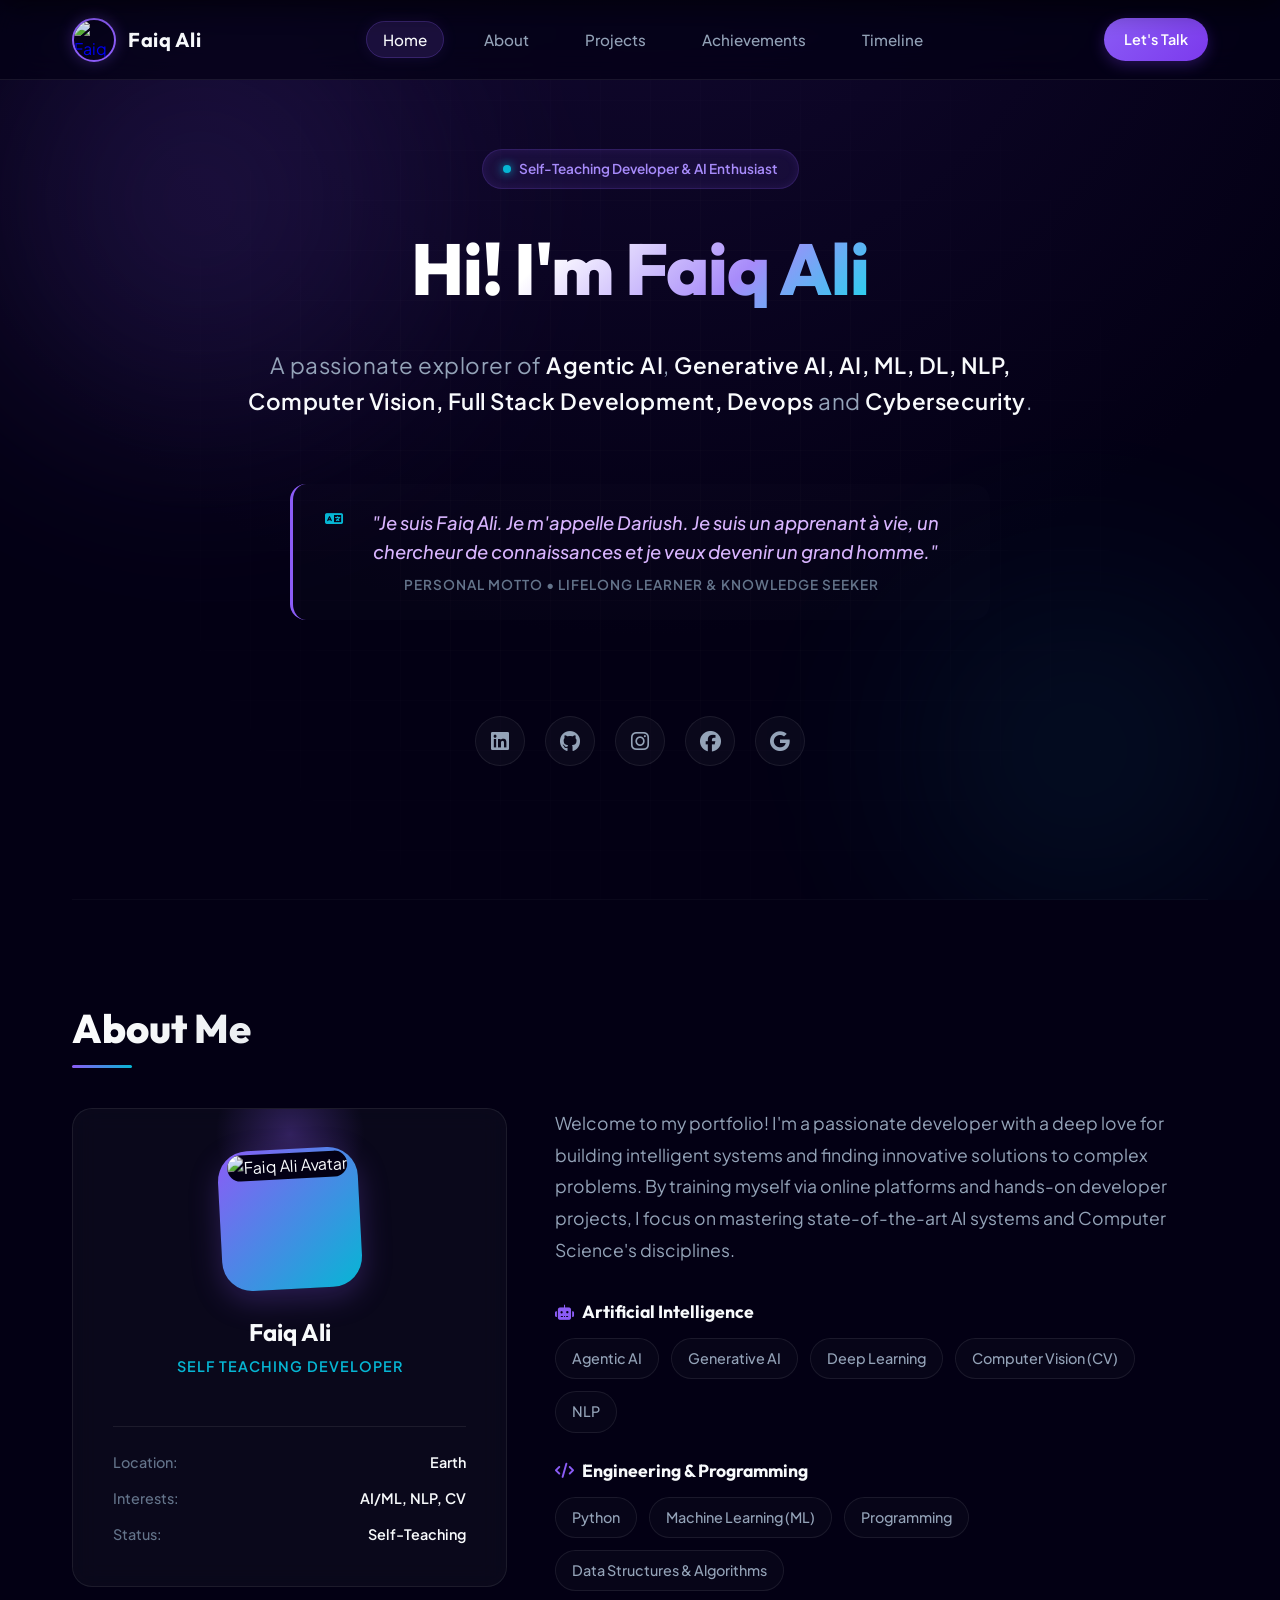
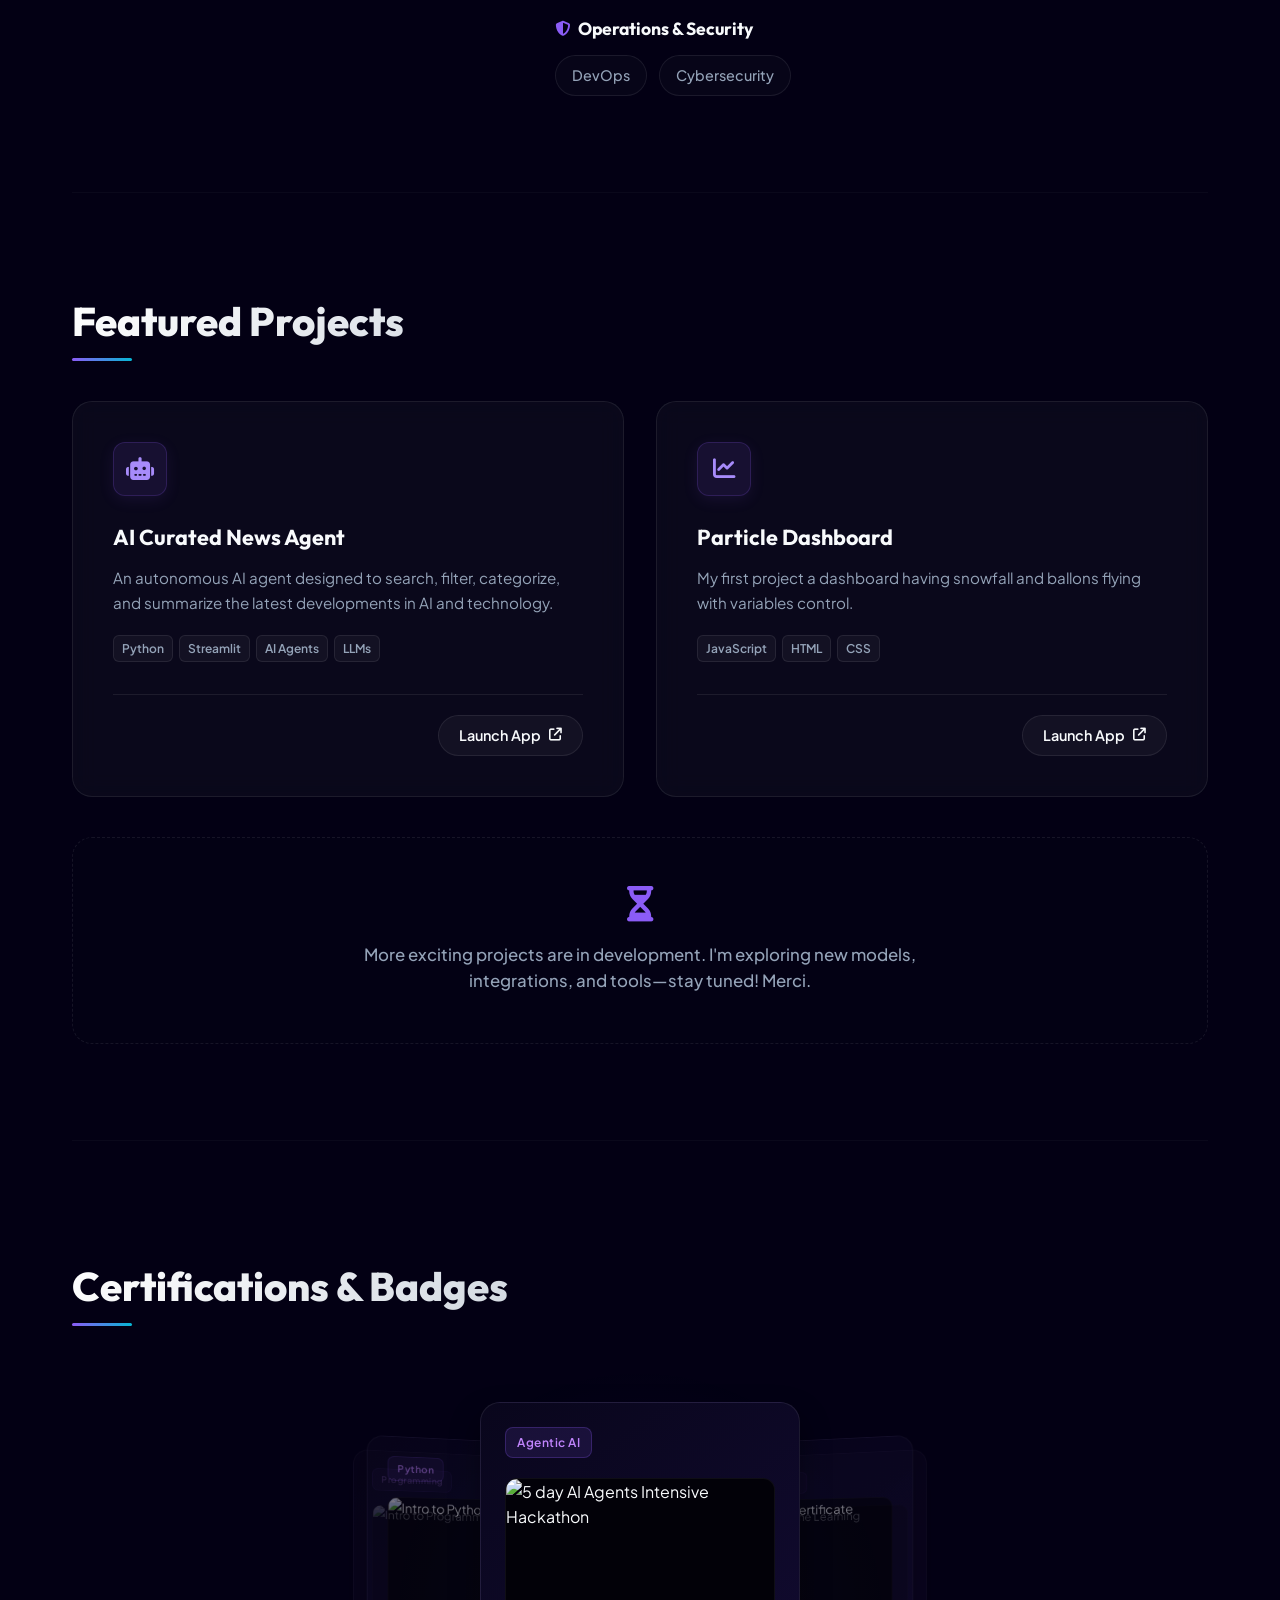
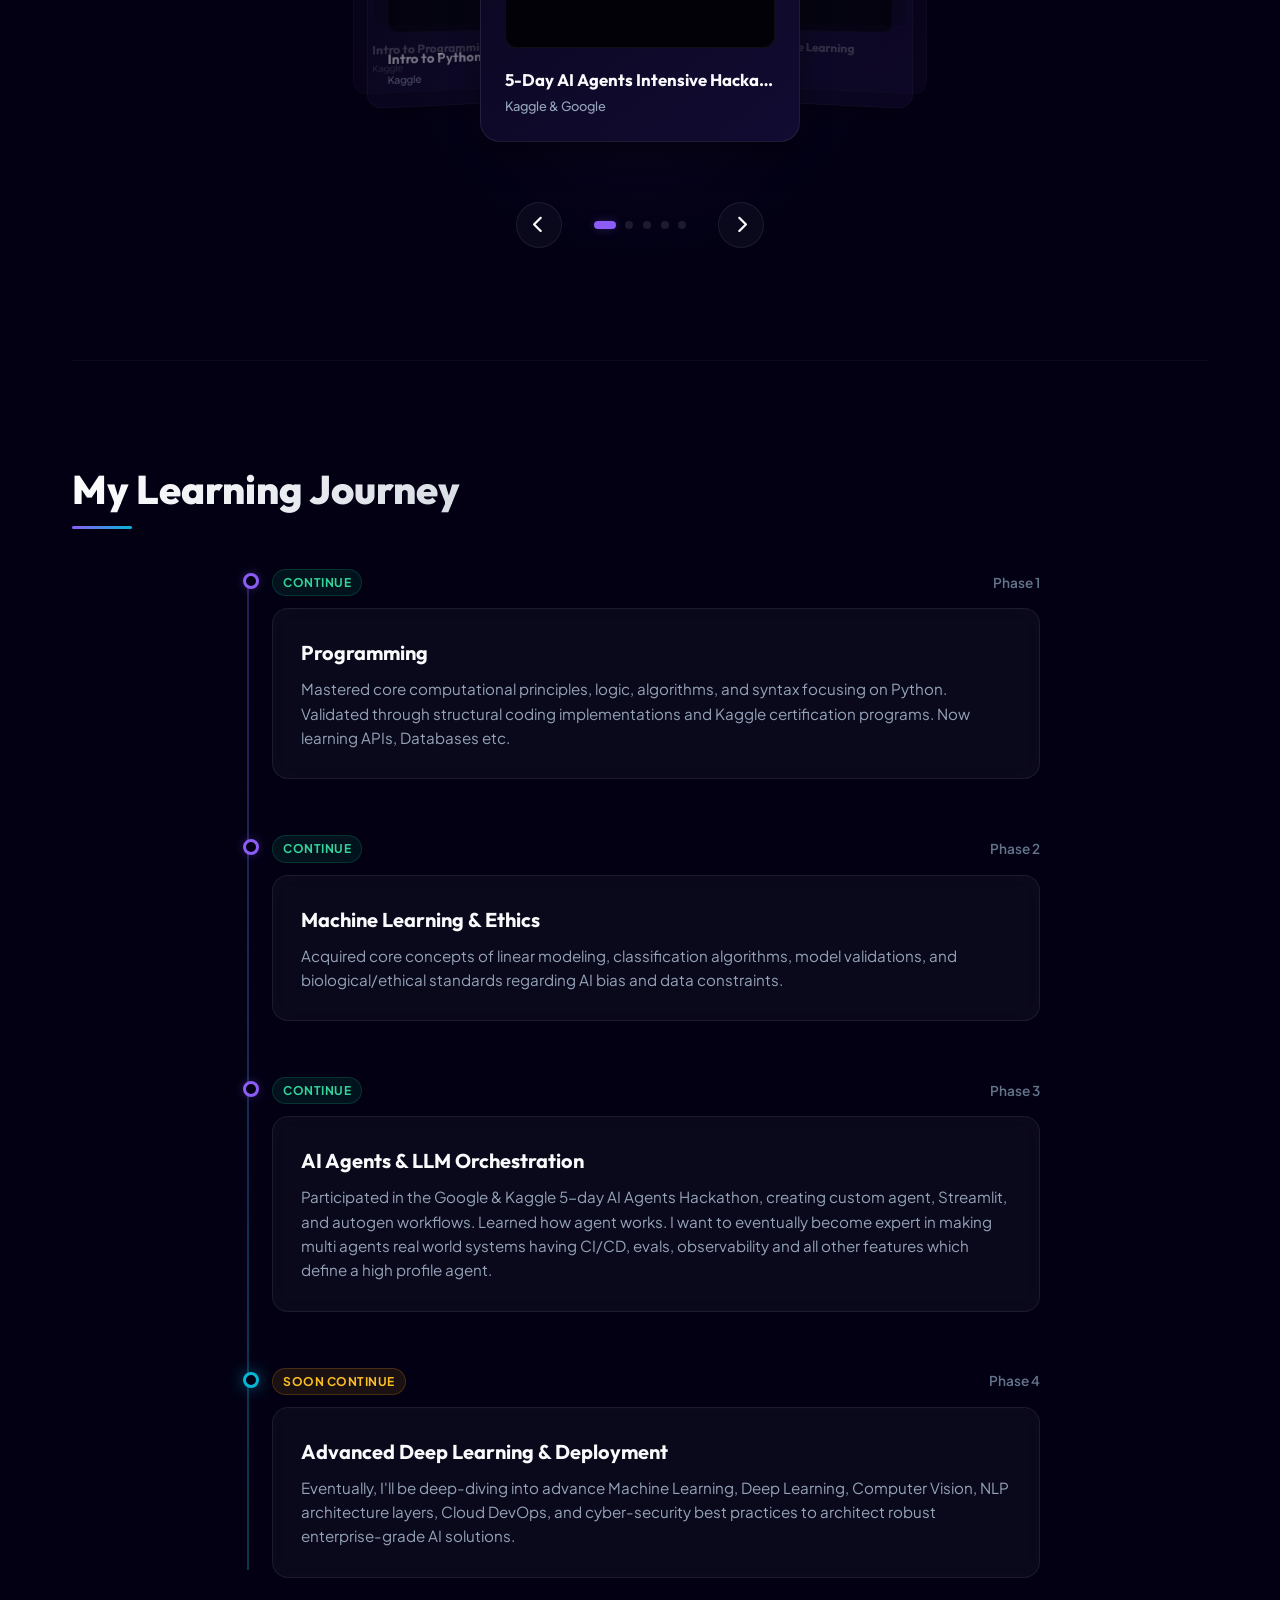
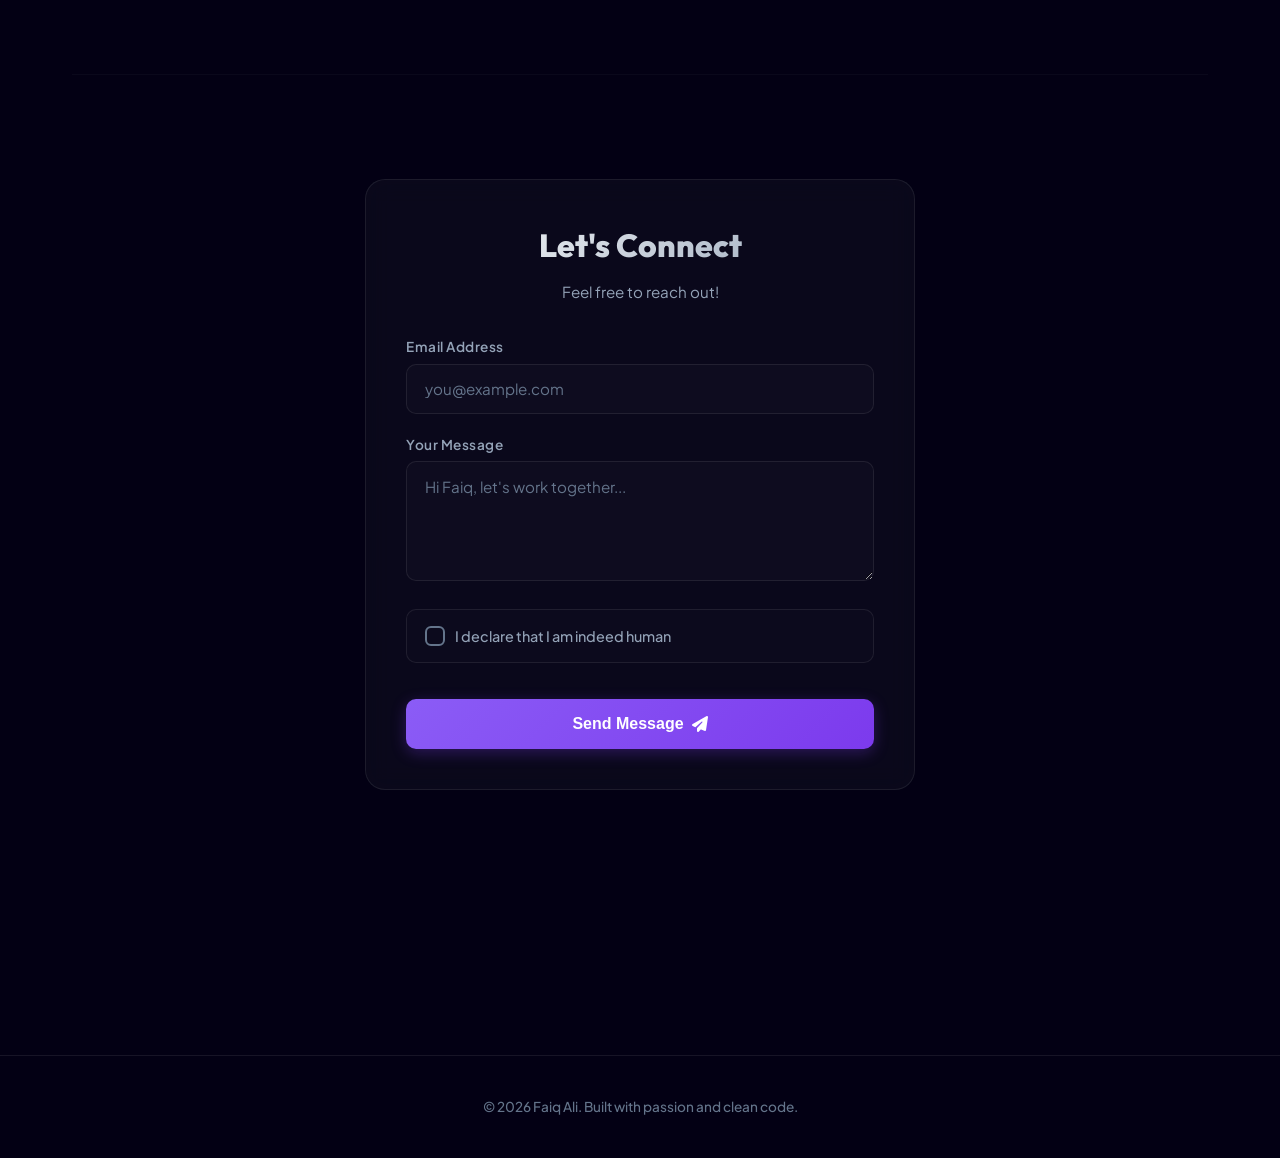
==== commit fa41672f: "Modify timeline item badges and descriptions Updated timeline badges and descriptions for clarity." ====
--- a/file.html
+++ b/file.html
@@ -1873,14 +1873,14 @@
                 <div class="timeline-item completed">
                     <div class="timeline-node"></div>
                     <div class="timeline-meta">
-                        <span class="timeline-badge completed">Completed</span>
+                        <span class="timeline-badge completed">Continue</span>
                         <span class="timeline-time">Phase 1</span>
                     </div>
                     <div class="timeline-card glass-panel">
-                        <h3 class="timeline-title">Programming Fundamentals</h3>
+                        <h3 class="timeline-title">Programming</h3>
                         <p class="timeline-desc">Mastered core computational principles, logic, algorithms, and syntax
                             focusing on Python. Validated through structural coding implementations and Kaggle
-                            certification programs.</p>
+                            certification programs. Now learning APIs, Databases etc.</p>
                     </div>
                 </div>
 
@@ -1922,7 +1922,7 @@
                 <div class="timeline-item active">
                     <div class="timeline-node"></div>
                     <div class="timeline-meta">
-                        <span class="timeline-badge in-progress">Continue</span>
+                        <span class="timeline-badge in-progress">Soon Continue</span>
                         <span class="timeline-time">Phase 4</span>
                     </div>
                     <div class="timeline-card glass-panel">
